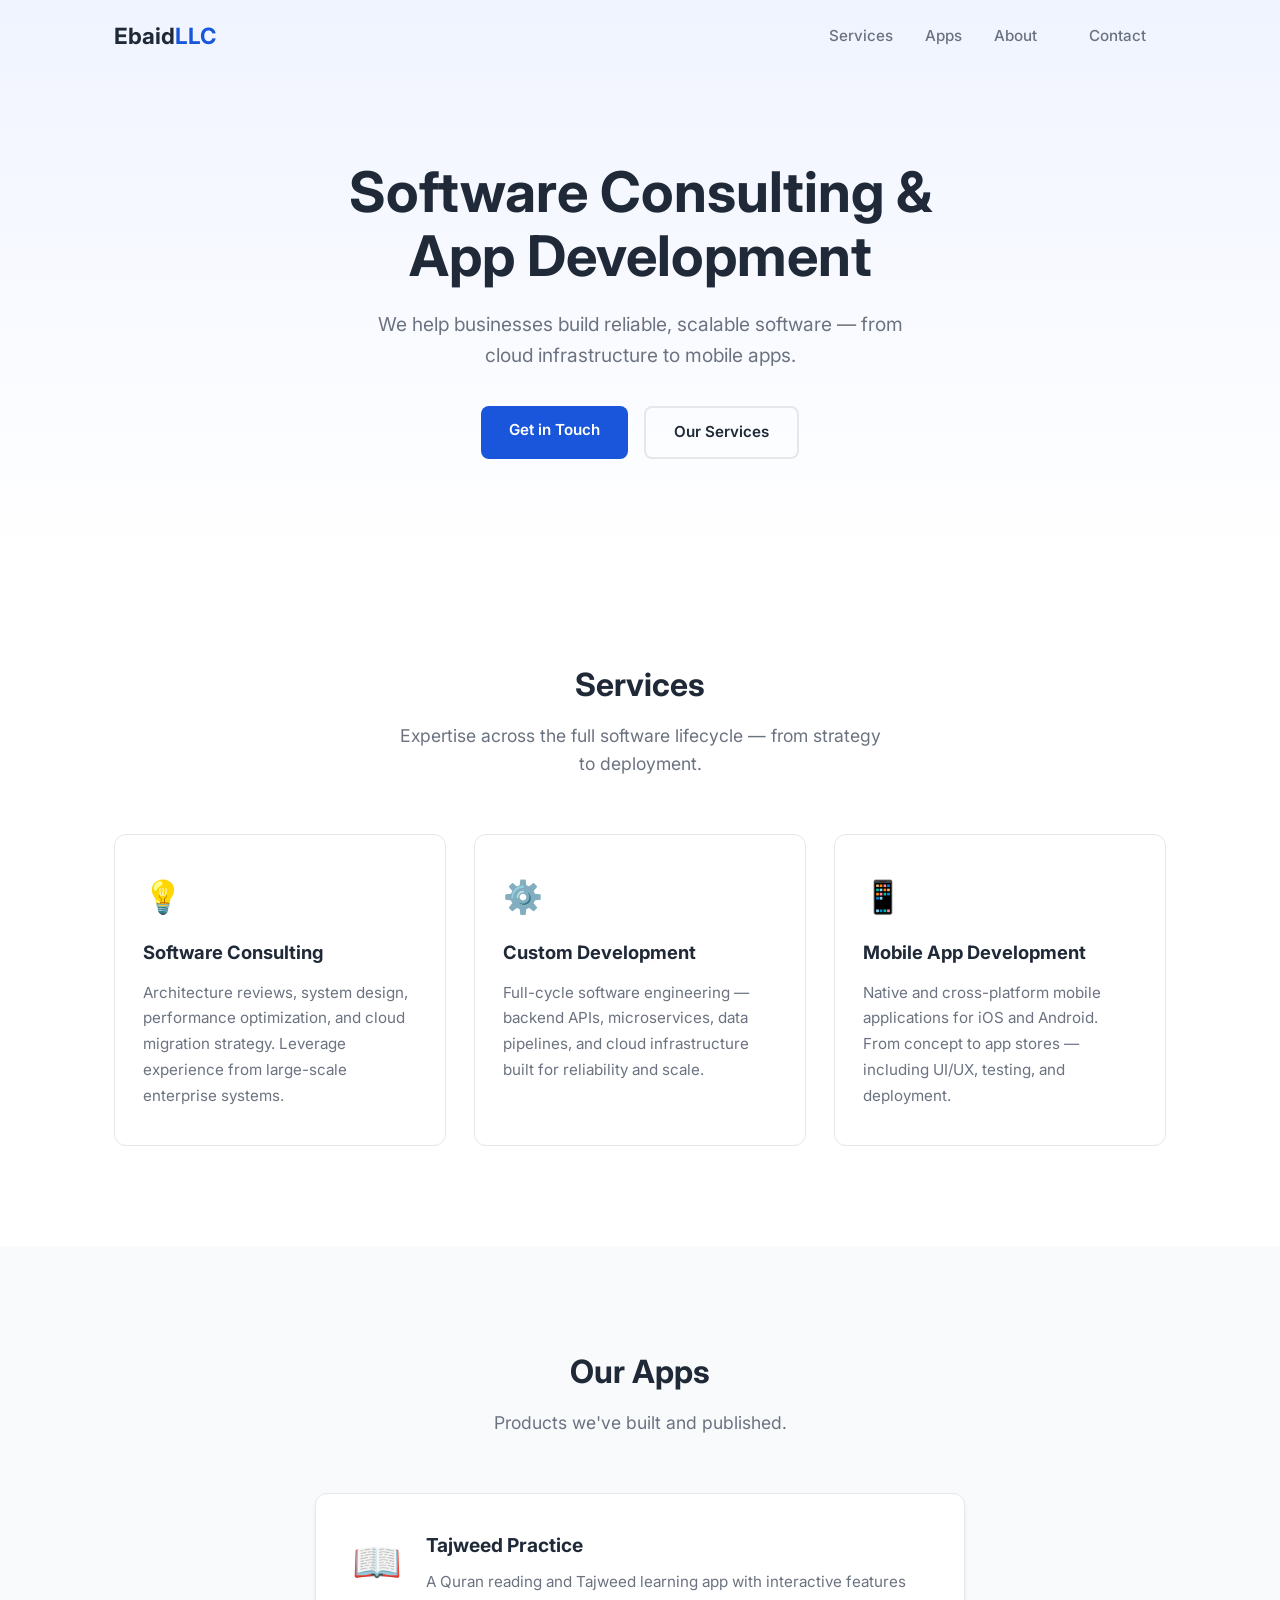
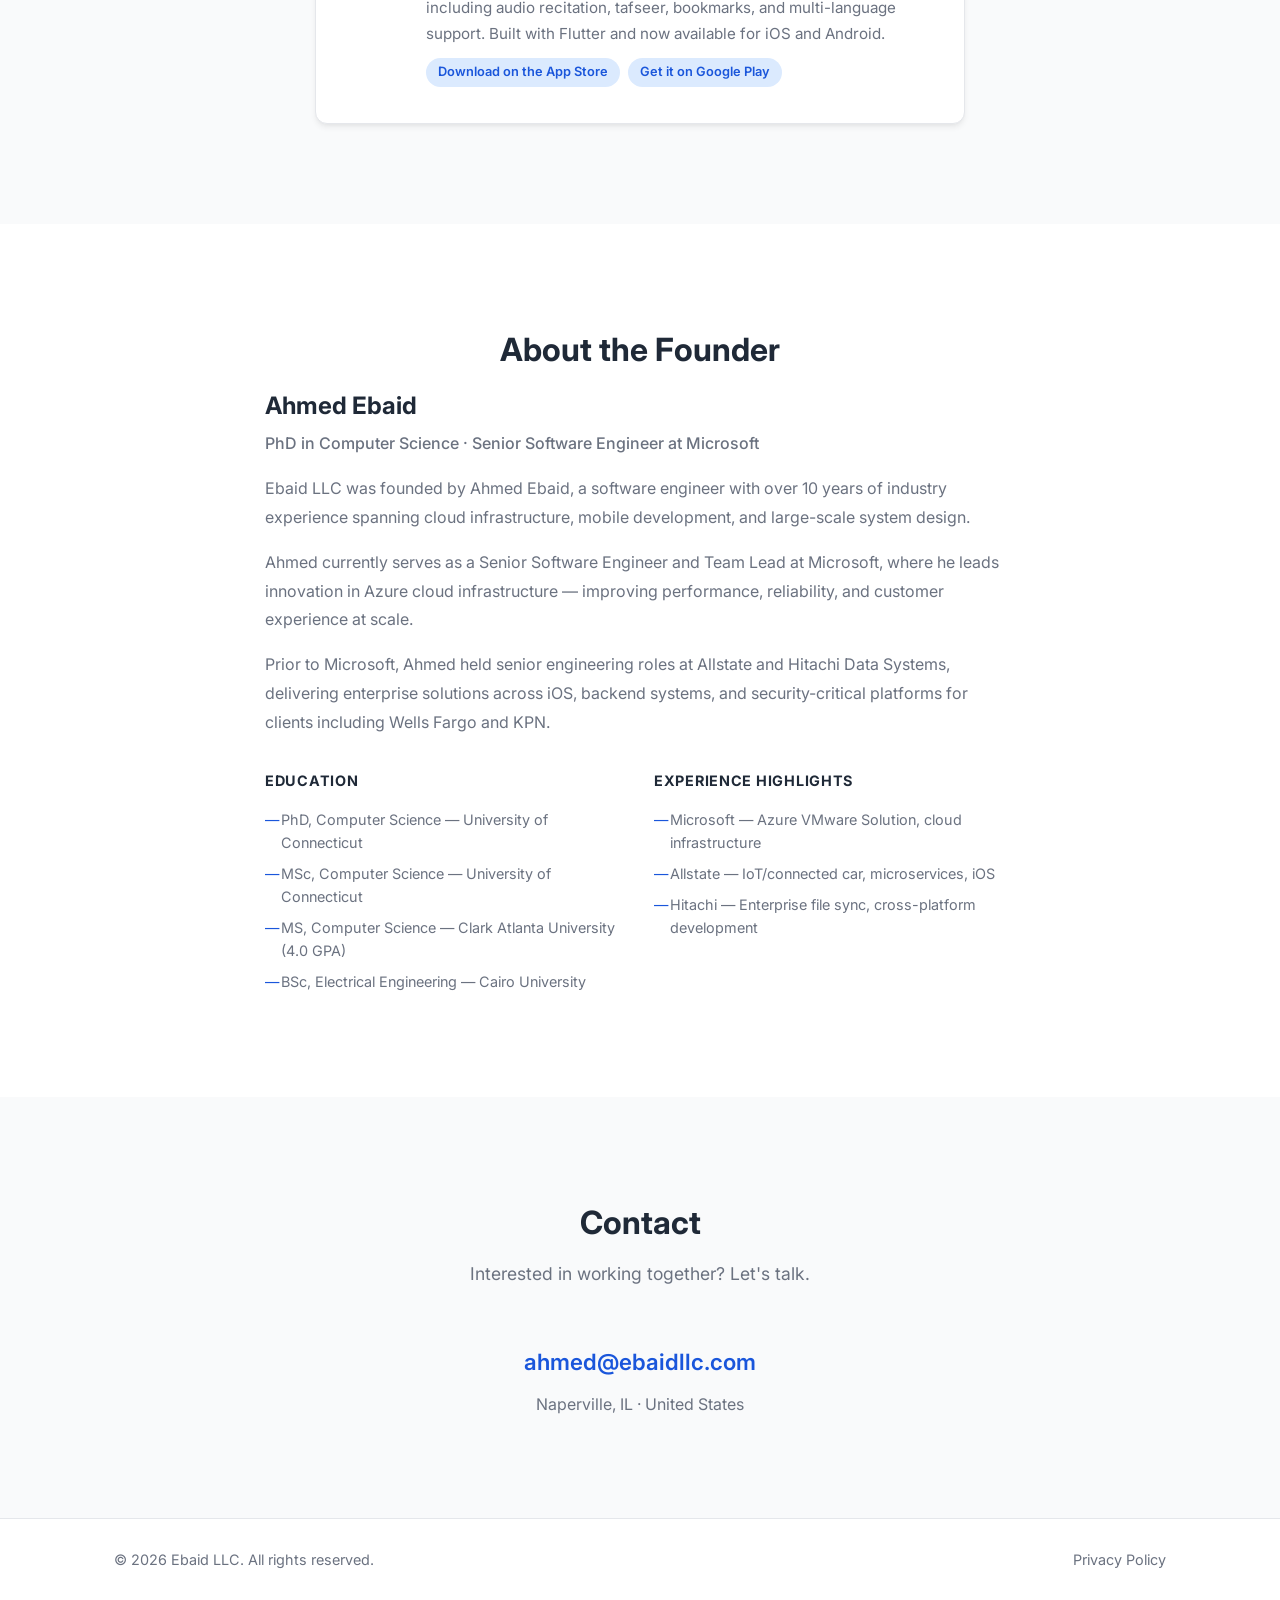
==== index.html @ 0ec4de9a "Simplify founder name and generalize app store wording Co-authored-by: Copilot App <223556219+Copilo" ====
<!DOCTYPE html>
<html lang="en">
<head>
    <meta charset="UTF-8">
    <meta name="viewport" content="width=device-width, initial-scale=1.0">
    <title>Ebaid LLC — Software Consulting & App Development</title>
    <meta name="description" content="Ebaid LLC provides expert software consulting, custom development, and mobile app solutions. Founded by Ahmed Ebaid, PhD — Senior Engineer at Microsoft. Tajweed Practice is available on iOS and Android.">
    <link rel="preconnect" href="https://fonts.googleapis.com">
    <link rel="preconnect" href="https://fonts.gstatic.com" crossorigin>
    <link href="https://fonts.googleapis.com/css2?family=Inter:wght@300;400;500;600;700&display=swap" rel="stylesheet">
    <link rel="stylesheet" href="style.css">
    <link rel="icon" type="image/svg+xml" href="favicon.svg">
</head>
<body>
    <!-- Navigation -->
    <nav class="nav">
        <div class="container nav-container">
            <a href="#" class="logo">Ebaid<span>LLC</span></a>
            <ul class="nav-links">
                <li><a href="#services">Services</a></li>
                <li><a href="#apps">Apps</a></li>
                <li><a href="#about">About</a></li>
                <li><a href="#contact" class="btn btn-sm">Contact</a></li>
            </ul>
            <button class="mobile-menu-btn" aria-label="Toggle menu">
                <span></span><span></span><span></span>
            </button>
        </div>
    </nav>

    <!-- Hero -->
    <header class="hero">
        <div class="container">
            <h1>Software Consulting &<br>App Development</h1>
            <p class="hero-sub">We help businesses build reliable, scalable software — from cloud infrastructure to mobile apps.</p>
            <div class="hero-cta">
                <a href="#contact" class="btn btn-primary">Get in Touch</a>
                <a href="#services" class="btn btn-outline">Our Services</a>
            </div>
        </div>
    </header>

    <!-- Services -->
    <section id="services" class="section">
        <div class="container">
            <h2 class="section-title">Services</h2>
            <p class="section-sub">Expertise across the full software lifecycle — from strategy to deployment.</p>
            <div class="services-grid">
                <div class="service-card">
                    <div class="service-icon">💡</div>
                    <h3>Software Consulting</h3>
                    <p>Architecture reviews, system design, performance optimization, and cloud migration strategy. Leverage experience from large-scale enterprise systems.</p>
                </div>
                <div class="service-card">
                    <div class="service-icon">⚙️</div>
                    <h3>Custom Development</h3>
                    <p>Full-cycle software engineering — backend APIs, microservices, data pipelines, and cloud infrastructure built for reliability and scale.</p>
                </div>
                <div class="service-card">
                    <div class="service-icon">📱</div>
                    <h3>Mobile App Development</h3>
                    <p>Native and cross-platform mobile applications for iOS and Android. From concept to app stores — including UI/UX, testing, and deployment.</p>
                </div>
            </div>
        </div>
    </section>

    <!-- Apps -->
    <section id="apps" class="section section-alt">
        <div class="container">
            <h2 class="section-title">Our Apps</h2>
            <p class="section-sub">Products we've built and published.</p>
            <div class="app-card">
                <div class="app-icon">📖</div>
                <div class="app-info">
                    <h3>Tajweed Practice</h3>
                    <p>A Quran reading and Tajweed learning app with interactive features including audio recitation, tafseer, bookmarks, and multi-language support. Built with Flutter and now available for iOS and Android.</p>
                    <div class="app-badges">
                        <a href="https://apps.apple.com/app/id6794283460" class="app-badge">Download on the App Store</a>
                        <a href="https://play.google.com/store/apps/details?id=com.ebaidllc.tajweed_practice" class="app-badge">Get it on Google Play</a>
                    </div>
                </div>
            </div>
        </div>
    </section>

    <!-- About -->
    <section id="about" class="section">
        <div class="container">
            <h2 class="section-title">About the Founder</h2>
            <div class="about-content">
                <div class="about-text">
                    <h3>Ahmed Ebaid</h3>
                    <p class="about-role">PhD in Computer Science · Senior Software Engineer at Microsoft</p>
                    <p>Ebaid LLC was founded by Ahmed Ebaid, a software engineer with over 10 years of industry experience spanning cloud infrastructure, mobile development, and large-scale system design.</p>
                    <p>Ahmed currently serves as a Senior Software Engineer and Team Lead at Microsoft, where he leads innovation in Azure cloud infrastructure — improving performance, reliability, and customer experience at scale.</p>
                    <p>Prior to Microsoft, Ahmed held senior engineering roles at Allstate and Hitachi Data Systems, delivering enterprise solutions across iOS, backend systems, and security-critical platforms for clients including Wells Fargo and KPN.</p>

                    <div class="credentials">
                        <div class="credential">
                            <strong>Education</strong>
                            <ul>
                                <li>PhD, Computer Science — University of Connecticut</li>
                                <li>MSc, Computer Science — University of Connecticut</li>
                                <li>MS, Computer Science — Clark Atlanta University (4.0 GPA)</li>
                                <li>BSc, Electrical Engineering — Cairo University</li>
                            </ul>
                        </div>
                        <div class="credential">
                            <strong>Experience Highlights</strong>
                            <ul>
                                <li>Microsoft — Azure VMware Solution, cloud infrastructure</li>
                                <li>Allstate — IoT/connected car, microservices, iOS</li>
                                <li>Hitachi — Enterprise file sync, cross-platform development</li>
                            </ul>
                        </div>
                    </div>
                </div>
            </div>
        </div>
    </section>

    <!-- Contact -->
    <section id="contact" class="section section-alt">
        <div class="container">
            <h2 class="section-title">Contact</h2>
            <p class="section-sub">Interested in working together? Let's talk.</p>
            <div class="contact-info">
                <a href="mailto:ahmed@ebaidllc.com" class="contact-link">ahmed@ebaidllc.com</a>
                <p class="contact-location">Naperville, IL · United States</p>
            </div>
        </div>
    </section>

    <!-- Footer -->
    <footer class="footer">
        <div class="container footer-container">
            <p>&copy; 2026 Ebaid LLC. All rights reserved.</p>
            <div class="footer-links">
                <a href="privacy.html">Privacy Policy</a>
            </div>
        </div>
    </footer>

    <script>
        // Mobile menu toggle
        const menuBtn = document.querySelector('.mobile-menu-btn');
        const navLinks = document.querySelector('.nav-links');
        menuBtn.addEventListener('click', () => {
            navLinks.classList.toggle('active');
            menuBtn.classList.toggle('active');
        });
        // Close menu on link click
        document.querySelectorAll('.nav-links a').forEach(link => {
            link.addEventListener('click', () => {
                navLinks.classList.remove('active');
                menuBtn.classList.remove('active');
            });
        });
        // Navbar background on scroll
        window.addEventListener('scroll', () => {
            document.querySelector('.nav').classList.toggle('scrolled', window.scrollY > 50);
        });
    </script>
</body>
</html>
---- style.css ----
/* ===== Reset & Base ===== */
*, *::before, *::after {
    margin: 0;
    padding: 0;
    box-sizing: border-box;
}

:root {
    --primary: #1a56db;
    --primary-dark: #1342a8;
    --text: #1f2937;
    --text-light: #6b7280;
    --bg: #ffffff;
    --bg-alt: #f9fafb;
    --border: #e5e7eb;
    --radius: 12px;
    --shadow: 0 4px 6px -1px rgba(0,0,0,0.07), 0 2px 4px -2px rgba(0,0,0,0.05);
    --shadow-lg: 0 10px 25px -5px rgba(0,0,0,0.1), 0 8px 10px -6px rgba(0,0,0,0.05);
}

html {
    scroll-behavior: smooth;
}

body {
    font-family: 'Inter', -apple-system, BlinkMacSystemFont, sans-serif;
    color: var(--text);
    line-height: 1.6;
    background: var(--bg);
}

.container {
    max-width: 1100px;
    margin: 0 auto;
    padding: 0 24px;
}

/* ===== Navigation ===== */
.nav {
    position: fixed;
    top: 0;
    left: 0;
    right: 0;
    z-index: 1000;
    padding: 16px 0;
    transition: all 0.3s ease;
}

.nav.scrolled {
    background: rgba(255,255,255,0.95);
    backdrop-filter: blur(10px);
    box-shadow: var(--shadow);
    padding: 12px 0;
}

.nav-container {
    display: flex;
    align-items: center;
    justify-content: space-between;
}

.logo {
    font-size: 1.4rem;
    font-weight: 700;
    color: var(--text);
    text-decoration: none;
}

.logo span {
    color: var(--primary);
}

.nav-links {
    display: flex;
    list-style: none;
    gap: 32px;
    align-items: center;
}

.nav-links a {
    text-decoration: none;
    color: var(--text-light);
    font-weight: 500;
    font-size: 0.95rem;
    transition: color 0.2s;
}

.nav-links a:hover {
    color: var(--primary);
}

.mobile-menu-btn {
    display: none;
    flex-direction: column;
    gap: 5px;
    background: none;
    border: none;
    cursor: pointer;
    padding: 4px;
}

.mobile-menu-btn span {
    display: block;
    width: 24px;
    height: 2px;
    background: var(--text);
    transition: all 0.3s;
}

.mobile-menu-btn.active span:nth-child(1) {
    transform: rotate(45deg) translate(5px, 5px);
}
.mobile-menu-btn.active span:nth-child(2) {
    opacity: 0;
}
.mobile-menu-btn.active span:nth-child(3) {
    transform: rotate(-45deg) translate(5px, -5px);
}

/* ===== Buttons ===== */
.btn {
    display: inline-block;
    padding: 12px 28px;
    border-radius: 8px;
    font-weight: 600;
    font-size: 0.95rem;
    text-decoration: none;
    transition: all 0.2s;
    cursor: pointer;
    border: none;
}

.btn-sm {
    padding: 8px 20px;
    font-size: 0.9rem;
}

.btn-primary {
    background: var(--primary);
    color: white;
}

.btn-primary:hover {
    background: var(--primary-dark);
    transform: translateY(-1px);
    box-shadow: var(--shadow-lg);
}

.btn-outline {
    border: 2px solid var(--border);
    color: var(--text);
    background: transparent;
}

.btn-outline:hover {
    border-color: var(--primary);
    color: var(--primary);
}

/* ===== Hero ===== */
.hero {
    padding: 160px 0 100px;
    text-align: center;
    background: linear-gradient(180deg, #f0f4ff 0%, var(--bg) 100%);
}

.hero h1 {
    font-size: clamp(2.2rem, 5vw, 3.5rem);
    font-weight: 700;
    line-height: 1.15;
    margin-bottom: 20px;
    color: var(--text);
}

.hero-sub {
    font-size: 1.2rem;
    color: var(--text-light);
    max-width: 560px;
    margin: 0 auto 36px;
}

.hero-cta {
    display: flex;
    gap: 16px;
    justify-content: center;
    flex-wrap: wrap;
}

/* ===== Sections ===== */
.section {
    padding: 100px 0;
}

.section-alt {
    background: var(--bg-alt);
}

.section-title {
    font-size: 2rem;
    font-weight: 700;
    text-align: center;
    margin-bottom: 12px;
}

.section-sub {
    text-align: center;
    color: var(--text-light);
    font-size: 1.1rem;
    margin-bottom: 56px;
    max-width: 500px;
    margin-left: auto;
    margin-right: auto;
}

/* ===== Services ===== */
.services-grid {
    display: grid;
    grid-template-columns: repeat(auto-fit, minmax(300px, 1fr));
    gap: 28px;
}

.service-card {
    background: var(--bg);
    border: 1px solid var(--border);
    border-radius: var(--radius);
    padding: 36px 28px;
    transition: all 0.2s;
}

.service-card:hover {
    box-shadow: var(--shadow-lg);
    transform: translateY(-2px);
}

.service-icon {
    font-size: 2rem;
    margin-bottom: 16px;
}

.service-card h3 {
    font-size: 1.15rem;
    margin-bottom: 12px;
}

.service-card p {
    color: var(--text-light);
    font-size: 0.95rem;
    line-height: 1.7;
}

/* ===== Apps ===== */
.app-card {
    display: flex;
    align-items: flex-start;
    gap: 24px;
    background: var(--bg);
    border: 1px solid var(--border);
    border-radius: var(--radius);
    padding: 36px;
    max-width: 650px;
    margin: 0 auto;
    box-shadow: var(--shadow);
}

.app-icon {
    font-size: 2.5rem;
    flex-shrink: 0;
}

.app-info h3 {
    font-size: 1.2rem;
    margin-bottom: 8px;
}

.app-info p {
    color: var(--text-light);
    font-size: 0.95rem;
    line-height: 1.7;
    margin-bottom: 12px;
}

.app-badges {
    display: flex;
    flex-wrap: wrap;
    gap: 8px;
}

.app-badge {
    display: inline-block;
    padding: 4px 12px;
    background: #dbeafe;
    color: var(--primary);
    border-radius: 20px;
    font-size: 0.8rem;
    font-weight: 600;
    text-decoration: none;
    transition: background 0.2s;
}

.app-badge:hover {
    background: #bfdbfe;
}

/* ===== About ===== */
.about-content {
    max-width: 750px;
    margin: 0 auto;
}

.about-text h3 {
    font-size: 1.5rem;
    margin-bottom: 4px;
}

.about-role {
    color: var(--primary);
    font-weight: 500;
    margin-bottom: 20px;
    font-size: 1rem;
}

.about-text p {
    color: var(--text-light);
    margin-bottom: 16px;
    line-height: 1.8;
}

.credentials {
    margin-top: 32px;
    display: grid;
    grid-template-columns: 1fr 1fr;
    gap: 28px;
}

.credential strong {
    display: block;
    font-size: 0.9rem;
    text-transform: uppercase;
    letter-spacing: 0.05em;
    color: var(--text);
    margin-bottom: 12px;
}

.credential ul {
    list-style: none;
    padding: 0;
}

.credential li {
    color: var(--text-light);
    font-size: 0.9rem;
    padding: 4px 0;
    padding-left: 16px;
    position: relative;
}

.credential li::before {
    content: "—";
    position: absolute;
    left: 0;
    color: var(--primary);
}

/* ===== Contact ===== */
.contact-info {
    text-align: center;
}

.contact-link {
    font-size: 1.4rem;
    font-weight: 600;
    color: var(--primary);
    text-decoration: none;
}

.contact-link:hover {
    text-decoration: underline;
}

.contact-location {
    margin-top: 12px;
    color: var(--text-light);
}

/* ===== Footer ===== */
.footer {
    padding: 28px 0;
    border-top: 1px solid var(--border);
}

.footer-container {
    display: flex;
    justify-content: space-between;
    align-items: center;
}

.footer p {
    color: var(--text-light);
    font-size: 0.9rem;
}

.footer-links a {
    color: var(--text-light);
    text-decoration: none;
    font-size: 0.9rem;
}

.footer-links a:hover {
    color: var(--primary);
}

/* ===== Privacy Page ===== */
.privacy-content {
    max-width: 760px;
    margin: 0 auto;
}

.privacy-content h1 {
    margin-bottom: 8px;
}

.privacy-date {
    color: var(--text-light);
    font-size: 0.9rem;
    margin-bottom: 40px;
}

.privacy-content h2 {
    margin: 40px 0 16px;
}

.privacy-content h3 {
    margin: 28px 0 12px;
}

.privacy-content p {
    margin-bottom: 16px;
}

.privacy-content ul {
    margin-bottom: 16px;
    padding-left: 22px;
}

.privacy-content li {
    margin-bottom: 8px;
}

.privacy-content a {
    color: var(--primary);
}

/* ===== Responsive ===== */
@media (max-width: 768px) {
    .mobile-menu-btn {
        display: flex;
    }

    .nav-links {
        position: fixed;
        top: 0;
        right: -100%;
        width: 260px;
        height: 100vh;
        background: white;
        flex-direction: column;
        padding: 80px 32px 32px;
        gap: 24px;
        box-shadow: var(--shadow-lg);
        transition: right 0.3s;
    }

    .nav-links.active {
        right: 0;
    }

    .hero {
        padding: 130px 0 80px;
    }

    .credentials {
        grid-template-columns: 1fr;
    }

    .app-card {
        flex-direction: column;
    }

    .footer-container {
        flex-direction: column;
        gap: 12px;
        text-align: center;
    }
}
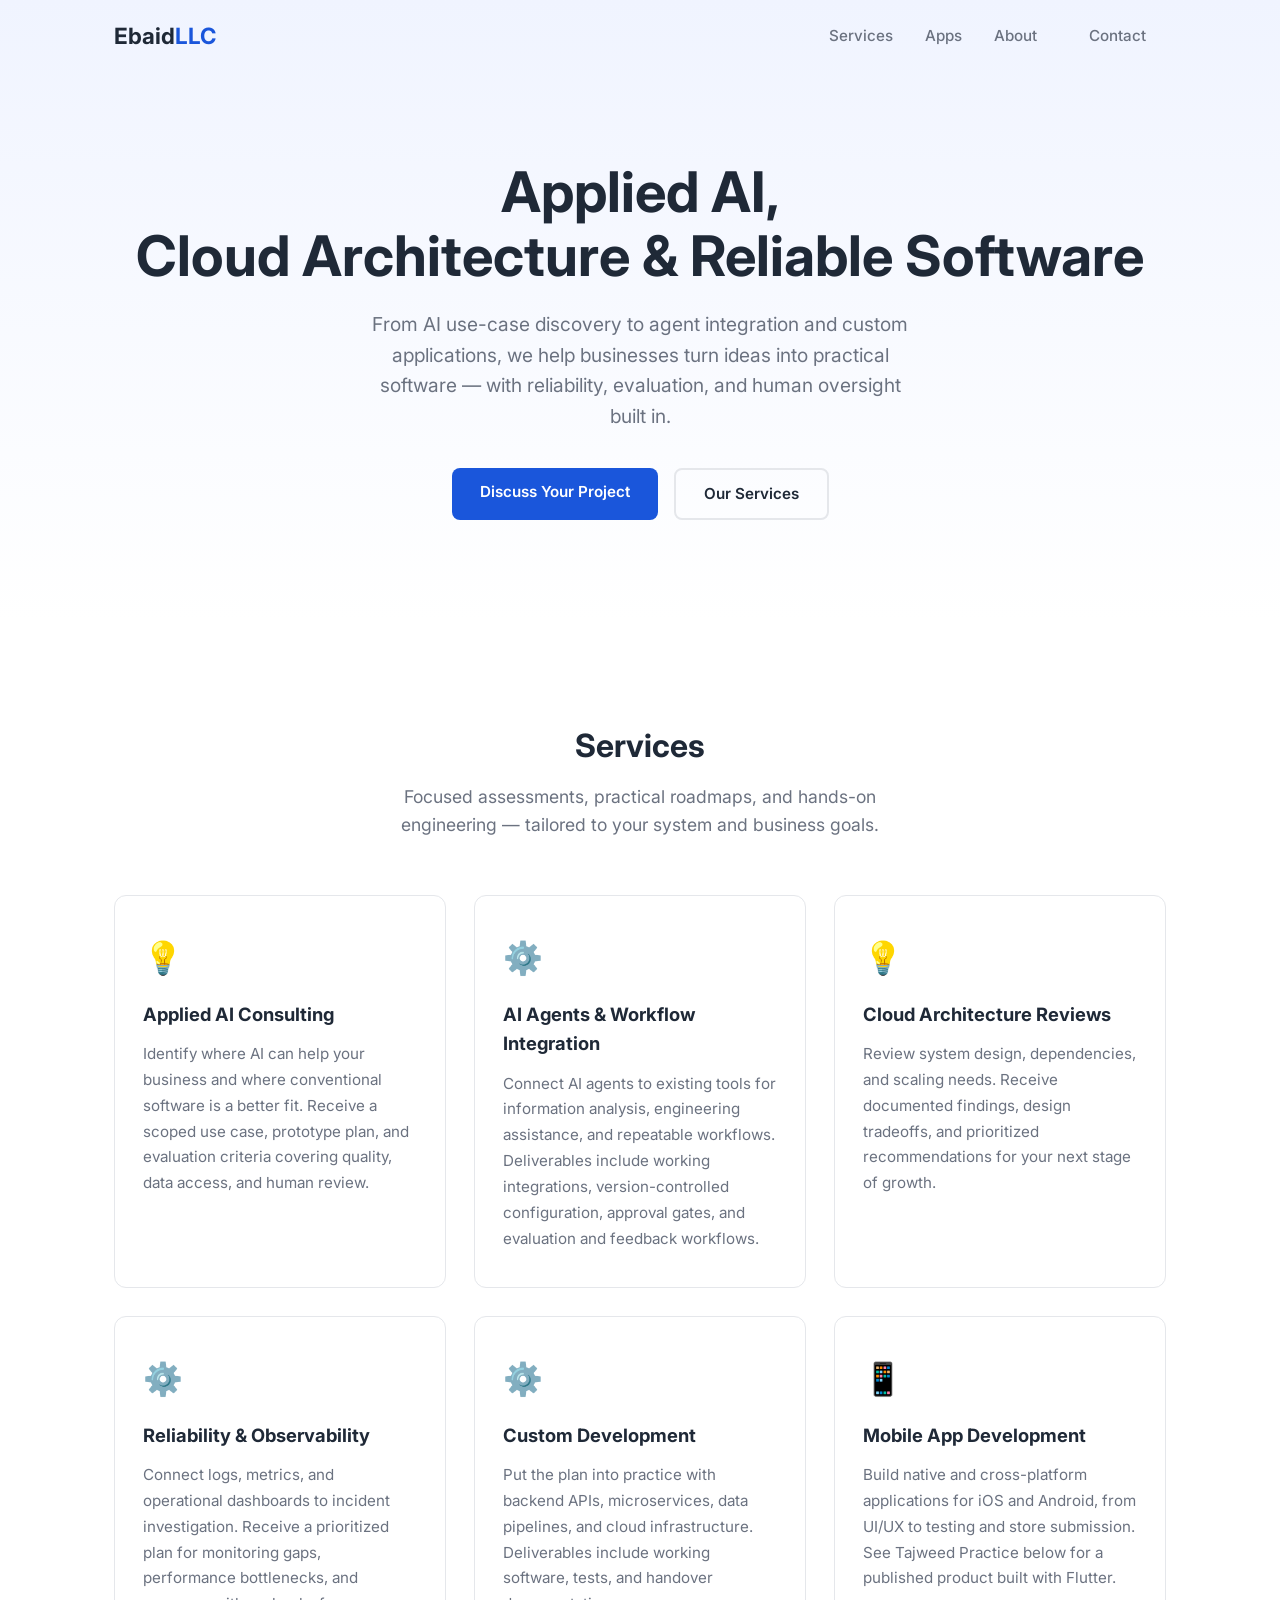
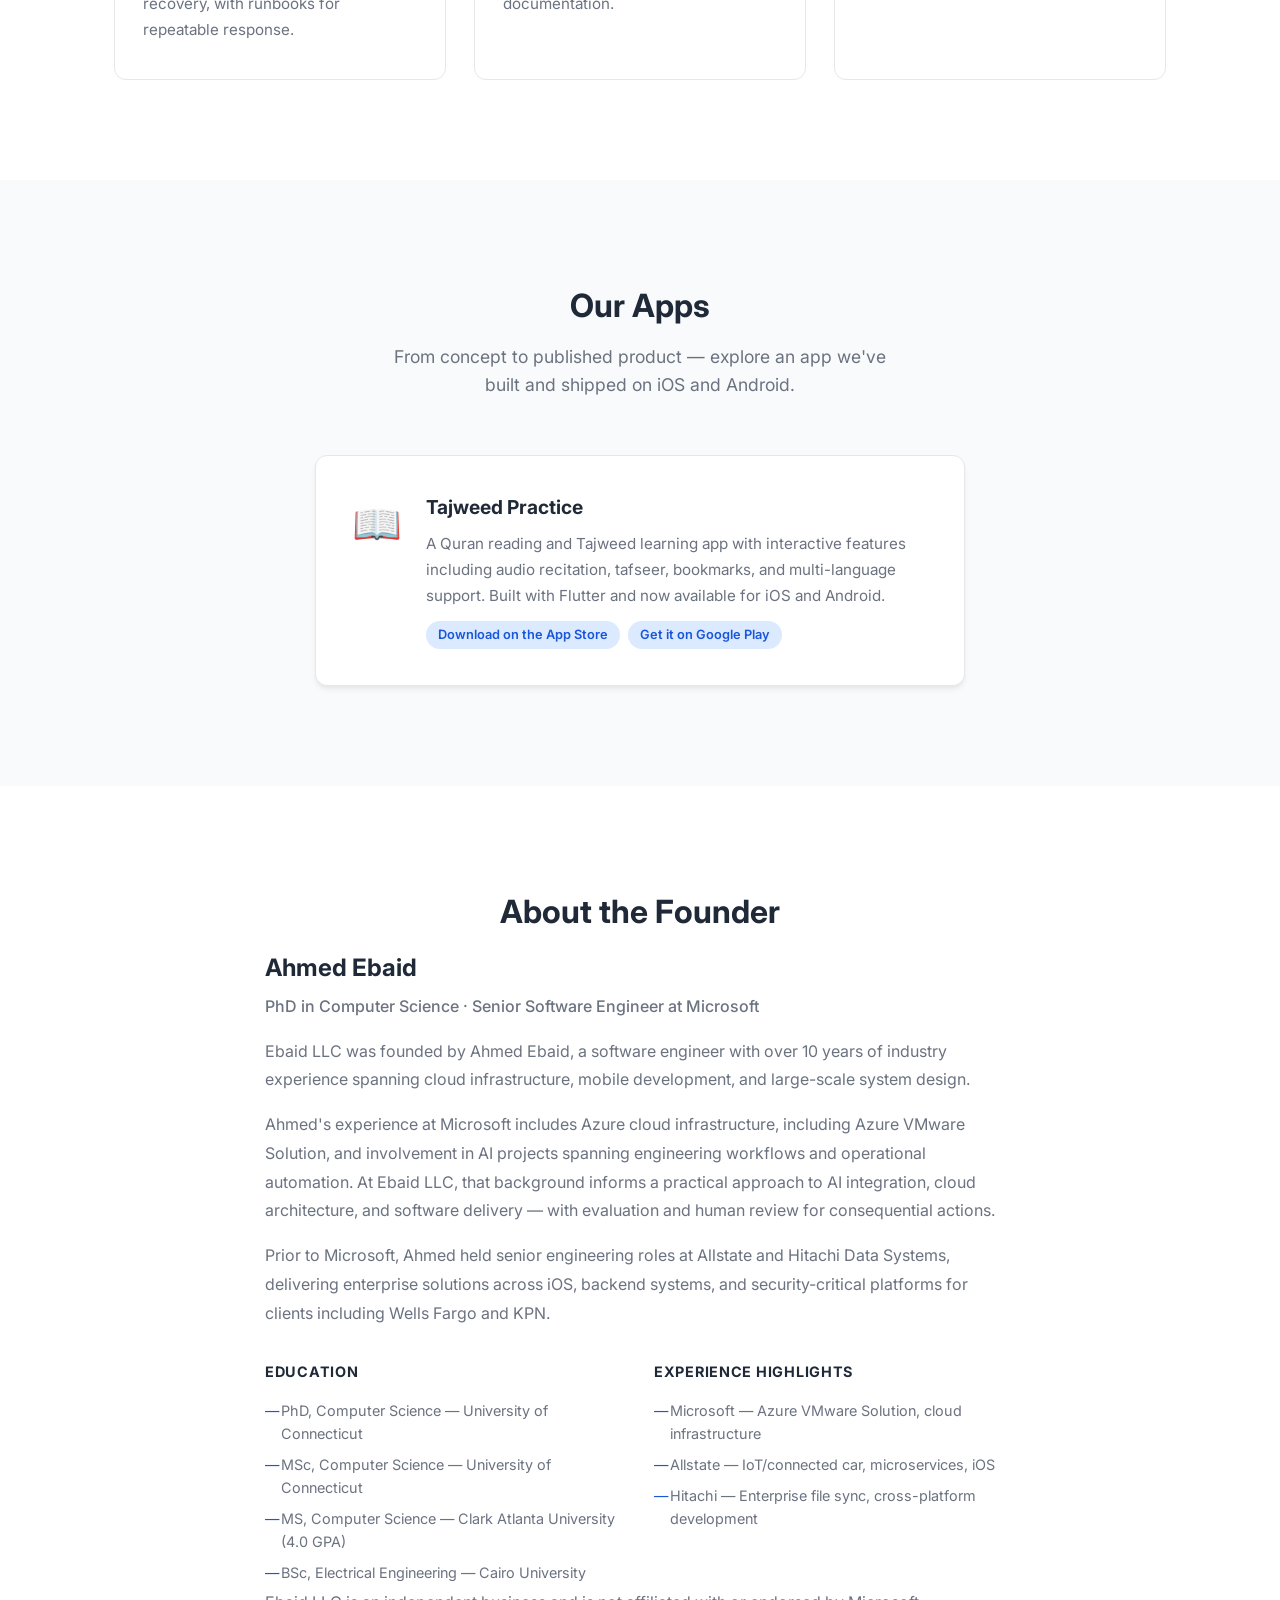
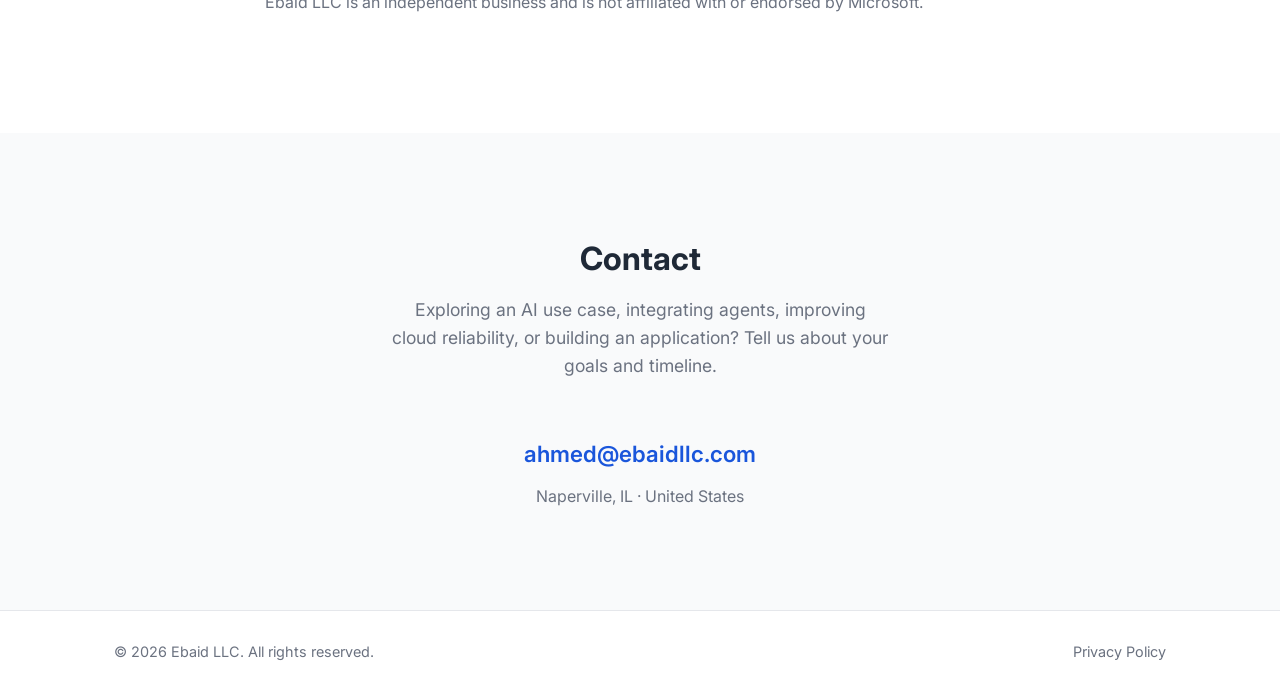
==== commit f7d78424: "Update website positioning for applied AI consulting Co-authored-by: Copilot App <223556219+Copilot@" ====
--- a/index.html
+++ b/index.html
@@ -3,8 +3,8 @@
 <head>
     <meta charset="UTF-8">
     <meta name="viewport" content="width=device-width, initial-scale=1.0">
-    <title>Ebaid LLC — Software Consulting & App Development</title>
-    <meta name="description" content="Ebaid LLC provides expert software consulting, custom development, and mobile app solutions. Founded by Ahmed Ebaid, PhD — Senior Engineer at Microsoft. Tajweed Practice is available on iOS and Android.">
+    <title>Ebaid LLC — Applied AI & Software Consulting</title>
+    <meta name="description" content="Independent consulting in applied AI, agent integration, cloud architecture, and custom applications. Founded by Ahmed Ebaid, PhD.">
     <link rel="preconnect" href="https://fonts.googleapis.com">
     <link rel="preconnect" href="https://fonts.gstatic.com" crossorigin>
     <link href="https://fonts.googleapis.com/css2?family=Inter:wght@300;400;500;600;700&display=swap" rel="stylesheet">
@@ -31,10 +31,10 @@
     <!-- Hero -->
     <header class="hero">
         <div class="container">
-            <h1>Software Consulting &<br>App Development</h1>
-            <p class="hero-sub">We help businesses build reliable, scalable software — from cloud infrastructure to mobile apps.</p>
+            <h1>Applied AI,<br>Cloud Architecture & Reliable Software</h1>
+            <p class="hero-sub">From AI use-case discovery to agent integration and custom applications, we help businesses turn ideas into practical software — with reliability, evaluation, and human oversight built in.</p>
             <div class="hero-cta">
-                <a href="#contact" class="btn btn-primary">Get in Touch</a>
+                <a href="#contact" class="btn btn-primary">Discuss Your Project</a>
                 <a href="#services" class="btn btn-outline">Our Services</a>
             </div>
         </div>
@@ -44,22 +44,37 @@
     <section id="services" class="section">
         <div class="container">
             <h2 class="section-title">Services</h2>
-            <p class="section-sub">Expertise across the full software lifecycle — from strategy to deployment.</p>
+            <p class="section-sub">Focused assessments, practical roadmaps, and hands-on engineering — tailored to your system and business goals.</p>
             <div class="services-grid">
                 <div class="service-card">
                     <div class="service-icon">💡</div>
-                    <h3>Software Consulting</h3>
-                    <p>Architecture reviews, system design, performance optimization, and cloud migration strategy. Leverage experience from large-scale enterprise systems.</p>
+                    <h3>Applied AI Consulting</h3>
+                    <p>Identify where AI can help your business and where conventional software is a better fit. Receive a scoped use case, prototype plan, and evaluation criteria covering quality, data access, and human review.</p>
+                </div>
+                <div class="service-card">
+                    <div class="service-icon">⚙️</div>
+                    <h3>AI Agents & Workflow Integration</h3>
+                    <p>Connect AI agents to existing tools for information analysis, engineering assistance, and repeatable workflows. Deliverables include working integrations, version-controlled configuration, approval gates, and evaluation and feedback workflows.</p>
+                </div>
+                <div class="service-card">
+                    <div class="service-icon">💡</div>
+                    <h3>Cloud Architecture Reviews</h3>
+                    <p>Review system design, dependencies, and scaling needs. Receive documented findings, design tradeoffs, and prioritized recommendations for your next stage of growth.</p>
+                </div>
+                <div class="service-card">
+                    <div class="service-icon">⚙️</div>
+                    <h3>Reliability & Observability</h3>
+                    <p>Connect logs, metrics, and operational dashboards to incident investigation. Receive a prioritized plan for monitoring gaps, performance bottlenecks, and recovery, with runbooks for repeatable response.</p>
                 </div>
                 <div class="service-card">
                     <div class="service-icon">⚙️</div>
                     <h3>Custom Development</h3>
-                    <p>Full-cycle software engineering — backend APIs, microservices, data pipelines, and cloud infrastructure built for reliability and scale.</p>
+                    <p>Put the plan into practice with backend APIs, microservices, data pipelines, and cloud infrastructure. Deliverables include working software, tests, and handover documentation.</p>
                 </div>
                 <div class="service-card">
                     <div class="service-icon">📱</div>
                     <h3>Mobile App Development</h3>
-                    <p>Native and cross-platform mobile applications for iOS and Android. From concept to app stores — including UI/UX, testing, and deployment.</p>
+                    <p>Build native and cross-platform applications for iOS and Android, from UI/UX to testing and store submission. See Tajweed Practice below for a published product built with Flutter.</p>
                 </div>
             </div>
         </div>
@@ -69,7 +84,7 @@
     <section id="apps" class="section section-alt">
         <div class="container">
             <h2 class="section-title">Our Apps</h2>
-            <p class="section-sub">Products we've built and published.</p>
+            <p class="section-sub">From concept to published product — explore an app we've built and shipped on iOS and Android.</p>
             <div class="app-card">
                 <div class="app-icon">📖</div>
                 <div class="app-info">
@@ -93,7 +108,7 @@
                     <h3>Ahmed Ebaid</h3>
                     <p class="about-role">PhD in Computer Science · Senior Software Engineer at Microsoft</p>
                     <p>Ebaid LLC was founded by Ahmed Ebaid, a software engineer with over 10 years of industry experience spanning cloud infrastructure, mobile development, and large-scale system design.</p>
-                    <p>Ahmed currently serves as a Senior Software Engineer and Team Lead at Microsoft, where he leads innovation in Azure cloud infrastructure — improving performance, reliability, and customer experience at scale.</p>
+                    <p>Ahmed's experience at Microsoft includes Azure cloud infrastructure, including Azure VMware Solution, and involvement in AI projects spanning engineering workflows and operational automation. At Ebaid LLC, that background informs a practical approach to AI integration, cloud architecture, and software delivery — with evaluation and human review for consequential actions.</p>
                     <p>Prior to Microsoft, Ahmed held senior engineering roles at Allstate and Hitachi Data Systems, delivering enterprise solutions across iOS, backend systems, and security-critical platforms for clients including Wells Fargo and KPN.</p>
 
                     <div class="credentials">
@@ -115,6 +130,7 @@
                             </ul>
                         </div>
                     </div>
+                    <p>Ebaid LLC is an independent business and is not affiliated with or endorsed by Microsoft.</p>
                 </div>
             </div>
         </div>
@@ -124,7 +140,7 @@
     <section id="contact" class="section section-alt">
         <div class="container">
             <h2 class="section-title">Contact</h2>
-            <p class="section-sub">Interested in working together? Let's talk.</p>
+            <p class="section-sub">Exploring an AI use case, integrating agents, improving cloud reliability, or building an application? Tell us about your goals and timeline.</p>
             <div class="contact-info">
                 <a href="mailto:ahmed@ebaidllc.com" class="contact-link">ahmed@ebaidllc.com</a>
                 <p class="contact-location">Naperville, IL · United States</p>
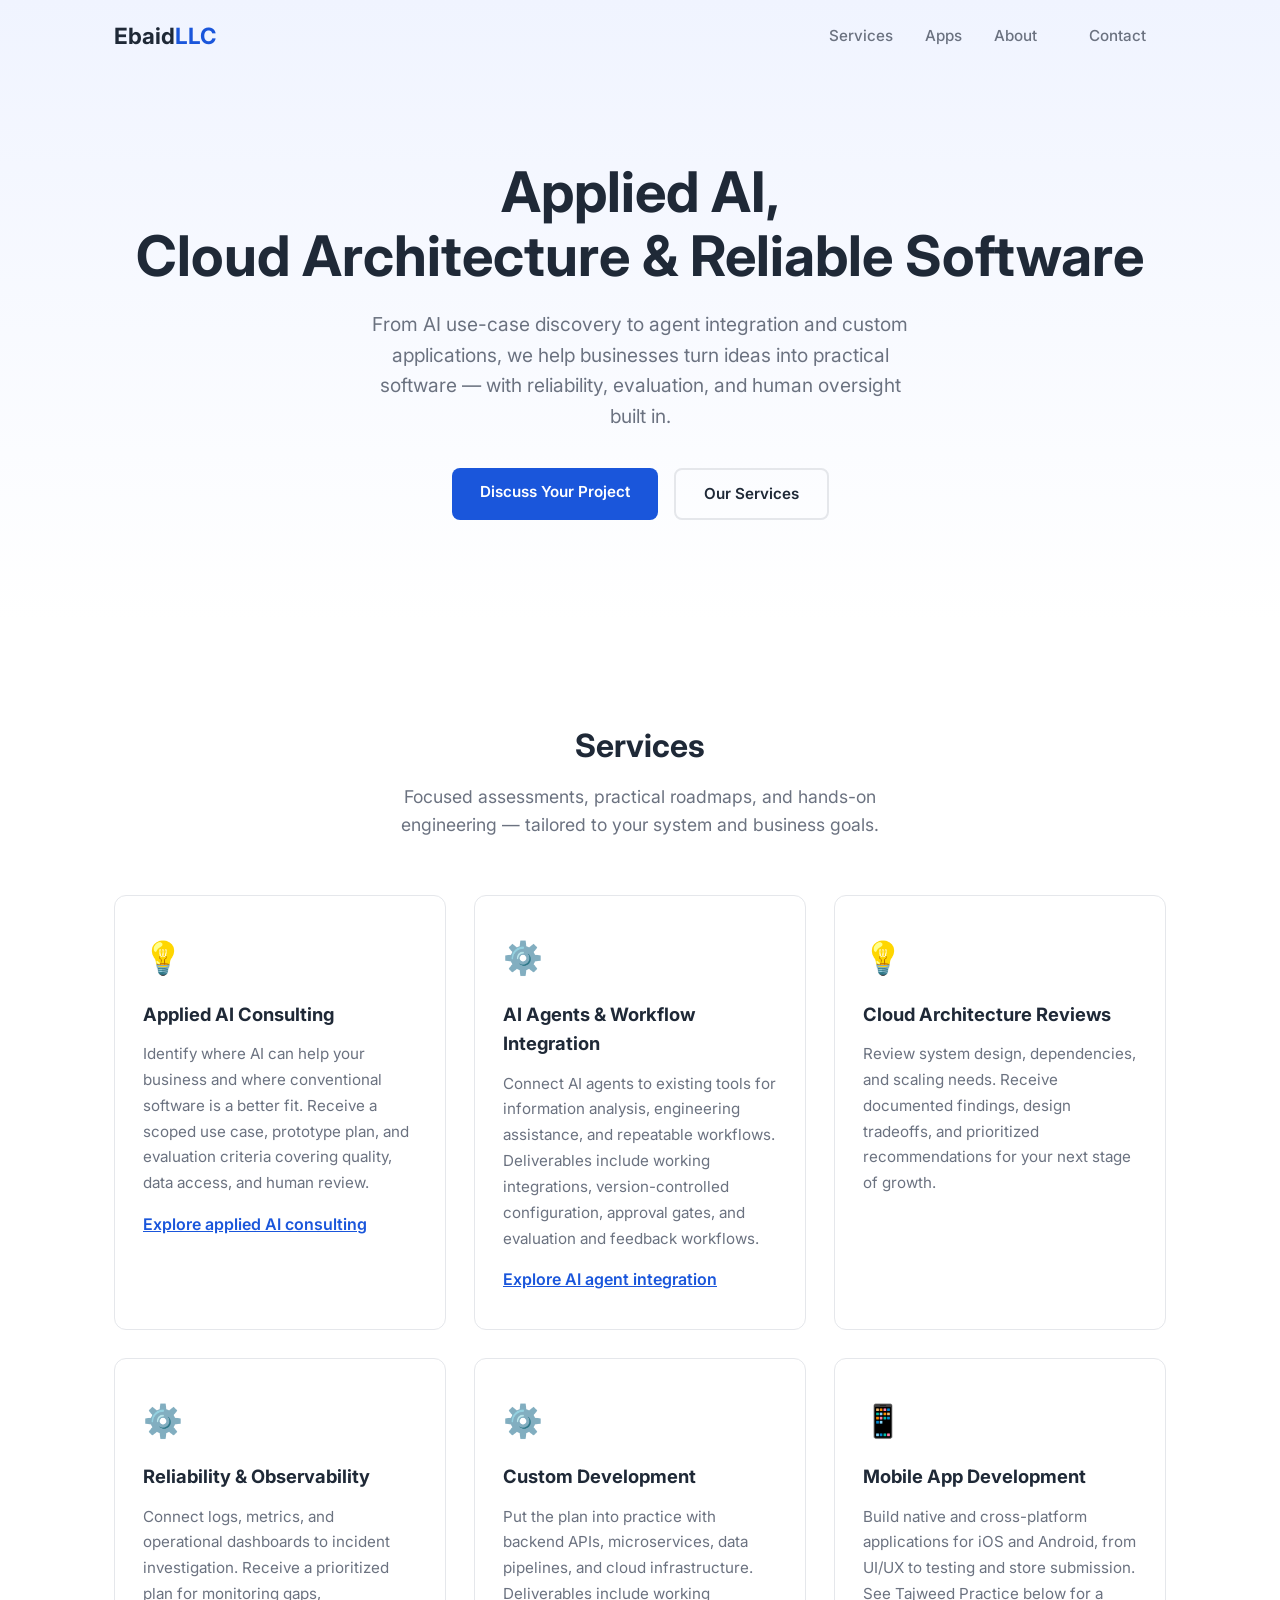
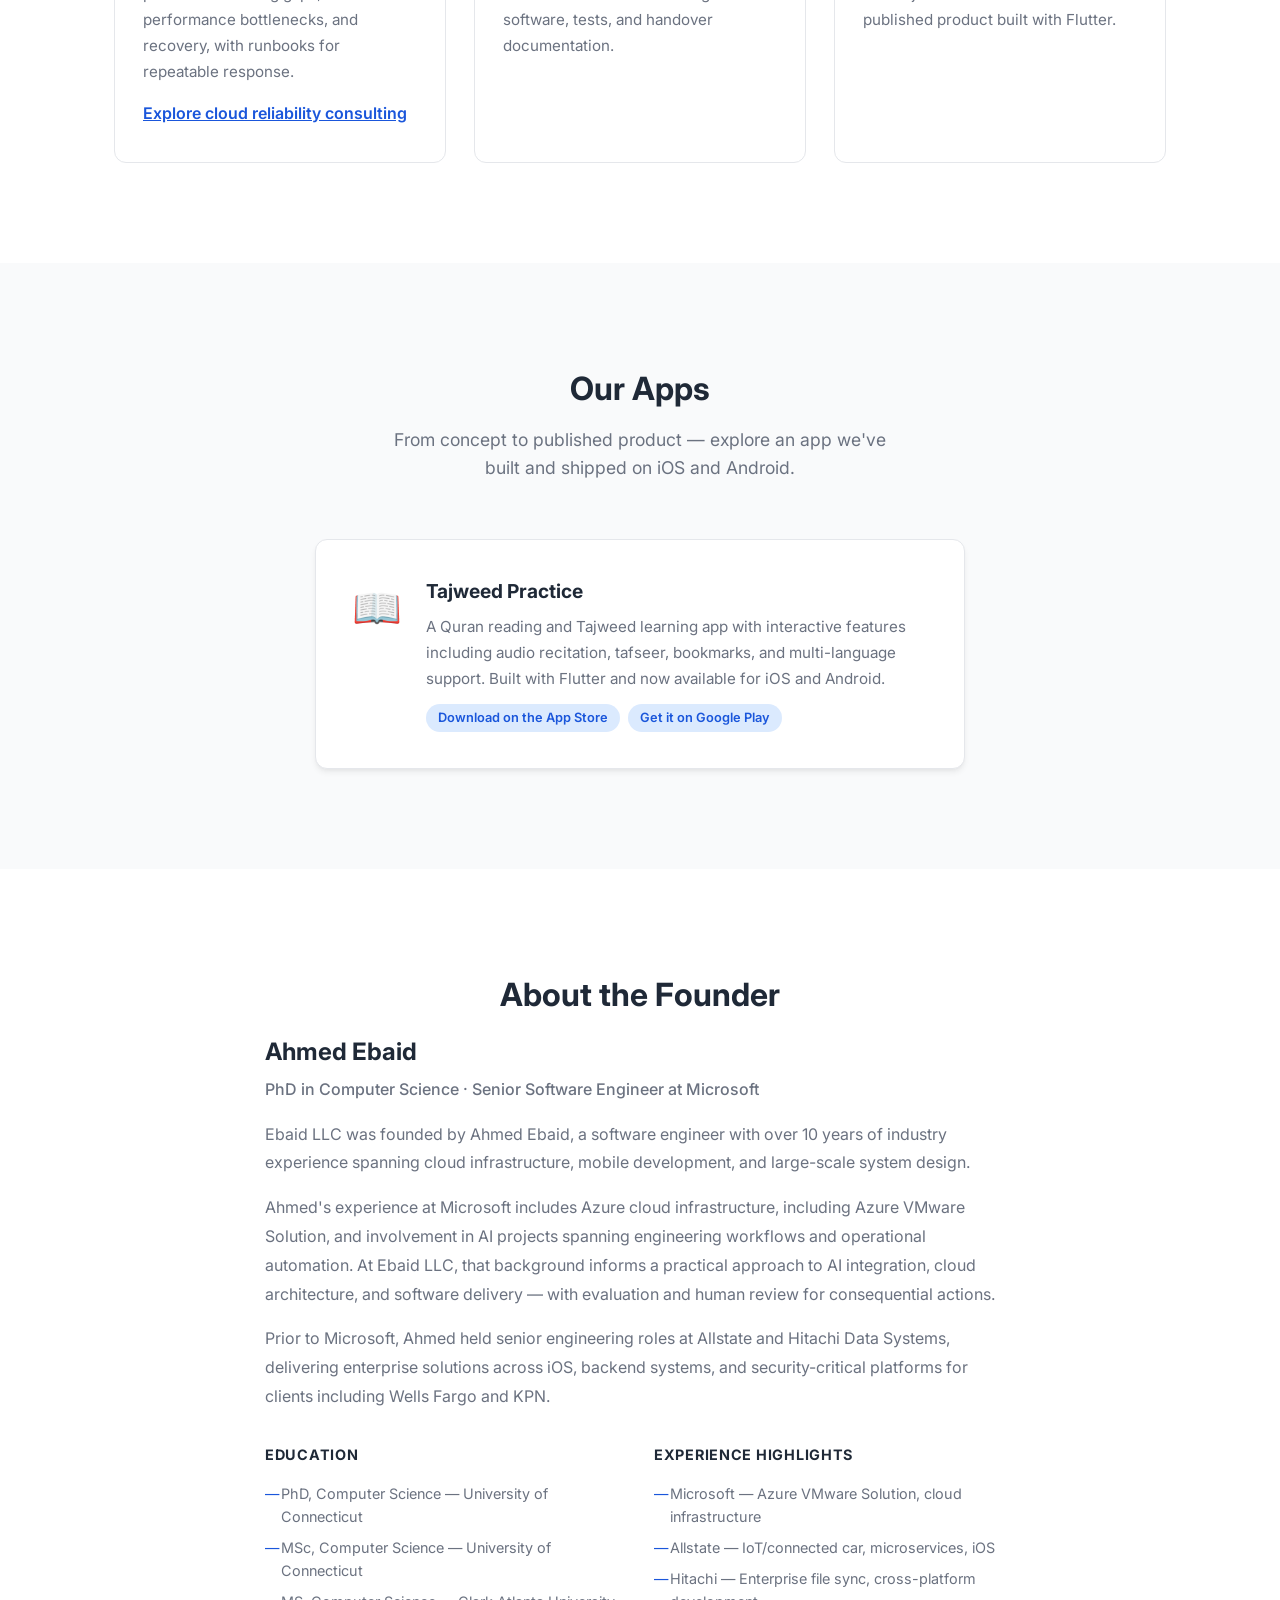
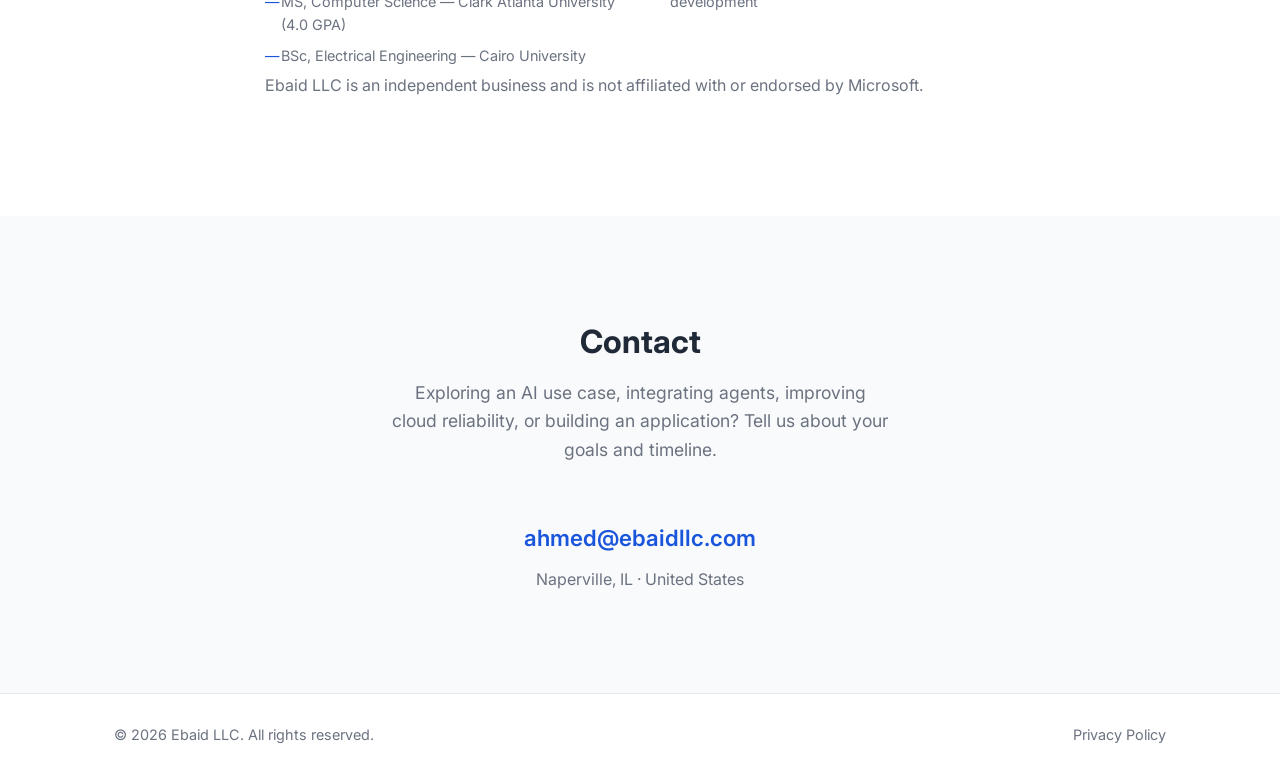
==== commit a2cba05d: "Add dedicated AI and cloud consulting service pages Co-authored-by: Copilot App <223556219+Copilot@u" ====
--- a/index.html
+++ b/index.html
@@ -5,11 +5,33 @@
     <meta name="viewport" content="width=device-width, initial-scale=1.0">
     <title>Ebaid LLC — Applied AI & Software Consulting</title>
     <meta name="description" content="Independent consulting in applied AI, agent integration, cloud architecture, and custom applications. Founded by Ahmed Ebaid, PhD.">
+    <link rel="canonical" href="https://ebaidllc.com/">
+    <meta property="og:type" content="website">
+    <meta property="og:site_name" content="Ebaid LLC">
+    <meta property="og:title" content="Ebaid LLC — Applied AI & Software Consulting">
+    <meta property="og:description" content="Independent consulting in applied AI, agent integration, cloud architecture, and custom applications. Founded by Ahmed Ebaid, PhD.">
+    <meta property="og:url" content="https://ebaidllc.com/">
+    <meta name="twitter:card" content="summary">
     <link rel="preconnect" href="https://fonts.googleapis.com">
     <link rel="preconnect" href="https://fonts.gstatic.com" crossorigin>
     <link href="https://fonts.googleapis.com/css2?family=Inter:wght@300;400;500;600;700&display=swap" rel="stylesheet">
     <link rel="stylesheet" href="style.css">
     <link rel="icon" type="image/svg+xml" href="favicon.svg">
+    <script type="application/ld+json">
+    {
+        "@context": "https://schema.org",
+        "@type": "Organization",
+        "@id": "https://ebaidllc.com/#organization",
+        "name": "Ebaid LLC",
+        "url": "https://ebaidllc.com/",
+        "description": "Independent consulting in applied AI, agent integration, cloud architecture, and custom applications.",
+        "email": "ahmed@ebaidllc.com",
+        "founder": {
+            "@type": "Person",
+            "name": "Ahmed Ebaid"
+        }
+    }
+    </script>
 </head>
 <body>
     <!-- Navigation -->
@@ -50,11 +72,13 @@
                     <div class="service-icon">💡</div>
                     <h3>Applied AI Consulting</h3>
                     <p>Identify where AI can help your business and where conventional software is a better fit. Receive a scoped use case, prototype plan, and evaluation criteria covering quality, data access, and human review.</p>
+                    <a href="ai-consulting.html" class="service-link">Explore applied AI consulting</a>
                 </div>
                 <div class="service-card">
                     <div class="service-icon">⚙️</div>
                     <h3>AI Agents & Workflow Integration</h3>
                     <p>Connect AI agents to existing tools for information analysis, engineering assistance, and repeatable workflows. Deliverables include working integrations, version-controlled configuration, approval gates, and evaluation and feedback workflows.</p>
+                    <a href="ai-agent-integration.html" class="service-link">Explore AI agent integration</a>
                 </div>
                 <div class="service-card">
                     <div class="service-icon">💡</div>
@@ -65,6 +89,7 @@
                     <div class="service-icon">⚙️</div>
                     <h3>Reliability & Observability</h3>
                     <p>Connect logs, metrics, and operational dashboards to incident investigation. Receive a prioritized plan for monitoring gaps, performance bottlenecks, and recovery, with runbooks for repeatable response.</p>
+                    <a href="cloud-reliability.html" class="service-link">Explore cloud reliability consulting</a>
                 </div>
                 <div class="service-card">
                     <div class="service-icon">⚙️</div>
--- a/style.css
+++ b/style.css
@@ -246,6 +246,56 @@
     color: var(--text-light);
     font-size: 0.95rem;
     line-height: 1.7;
+}
+
+.service-link {
+    display: inline-block;
+    margin-top: 16px;
+    color: var(--primary);
+    font-weight: 600;
+}
+
+/* ===== Service Pages ===== */
+.service-page {
+    padding-top: 140px;
+}
+
+.service-content {
+    max-width: 760px;
+    margin: 0 auto;
+}
+
+.service-content h1 {
+    font-size: clamp(2rem, 5vw, 3rem);
+    line-height: 1.2;
+    margin: 16px 0 24px;
+}
+
+.service-content h2 {
+    margin: 36px 0 16px;
+}
+
+.service-content h3 {
+    margin: 24px 0 12px;
+}
+
+.service-content p,
+.service-content ul,
+.service-content ol {
+    margin-bottom: 16px;
+}
+
+.service-content ul,
+.service-content ol {
+    padding-left: 24px;
+}
+
+.service-content li {
+    margin-bottom: 12px;
+}
+
+.service-content a:not(.btn) {
+    color: var(--primary);
 }
 
 /* ===== Apps ===== */
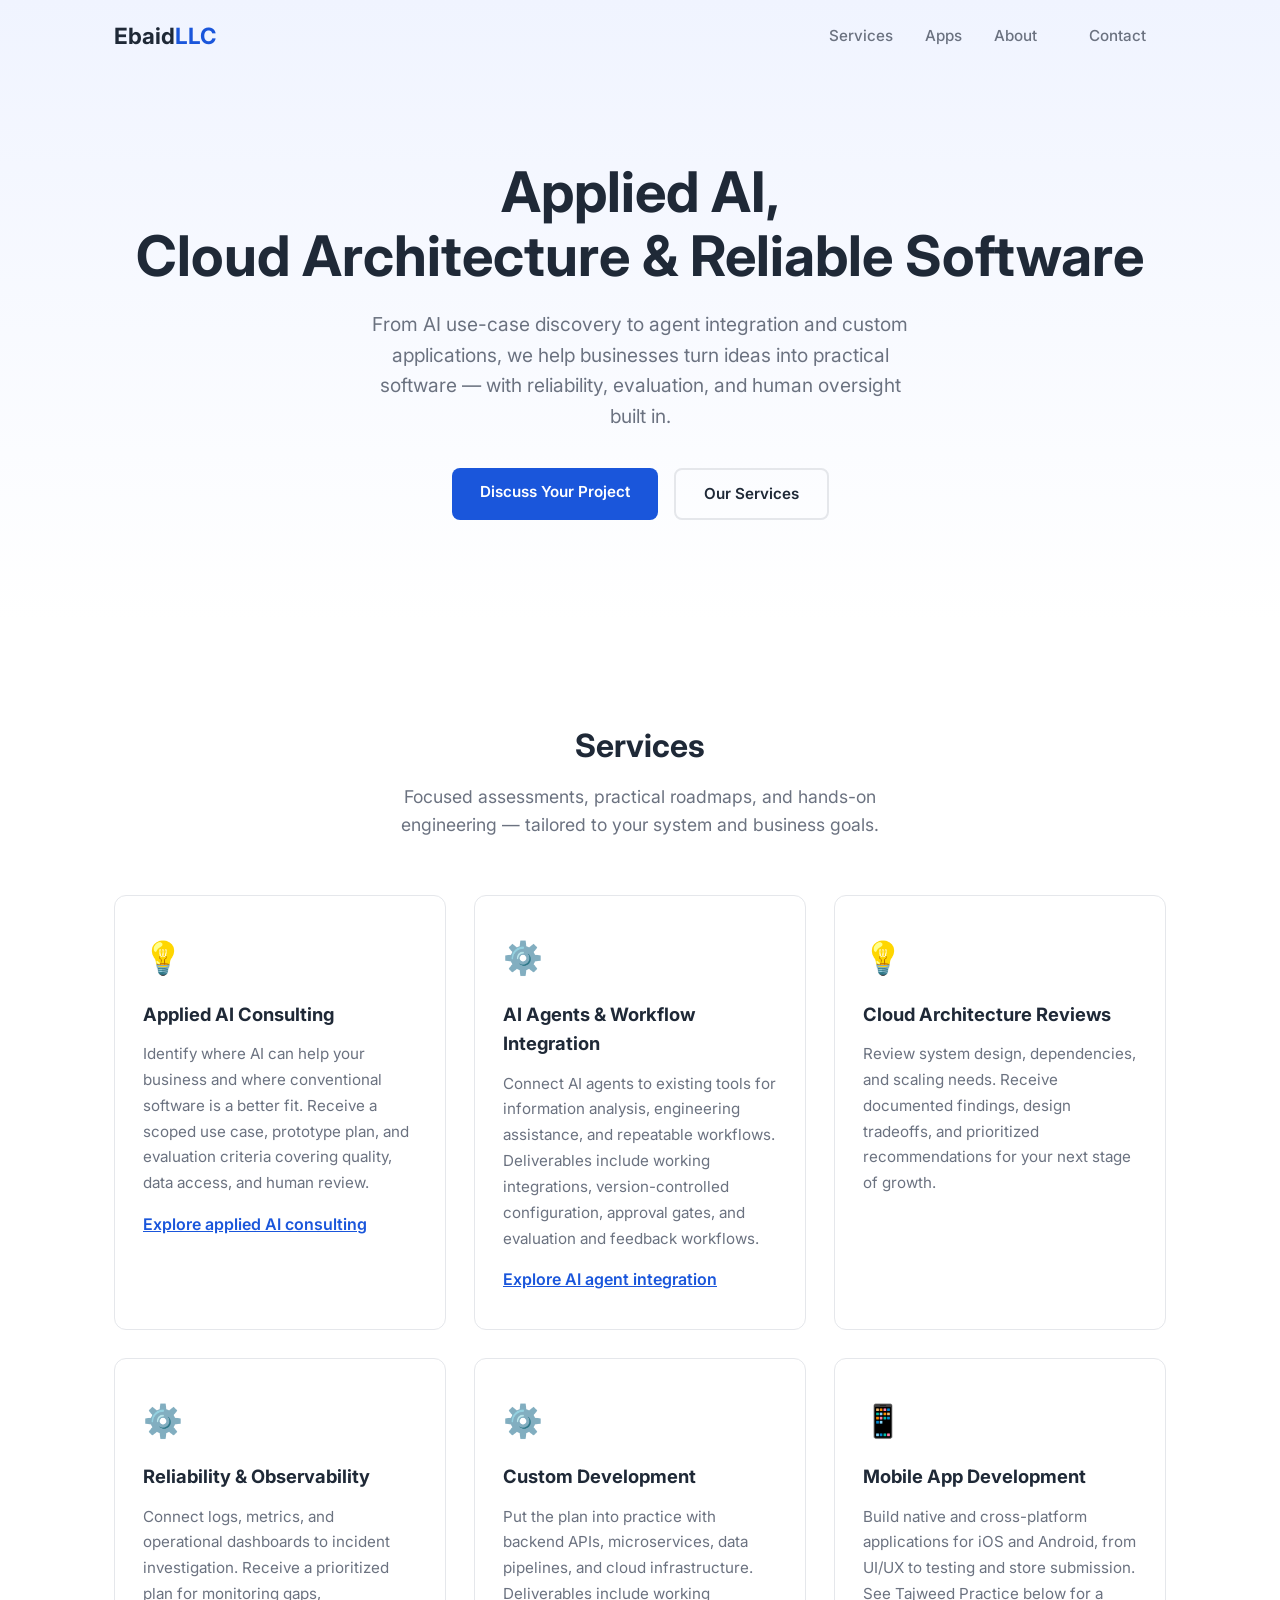
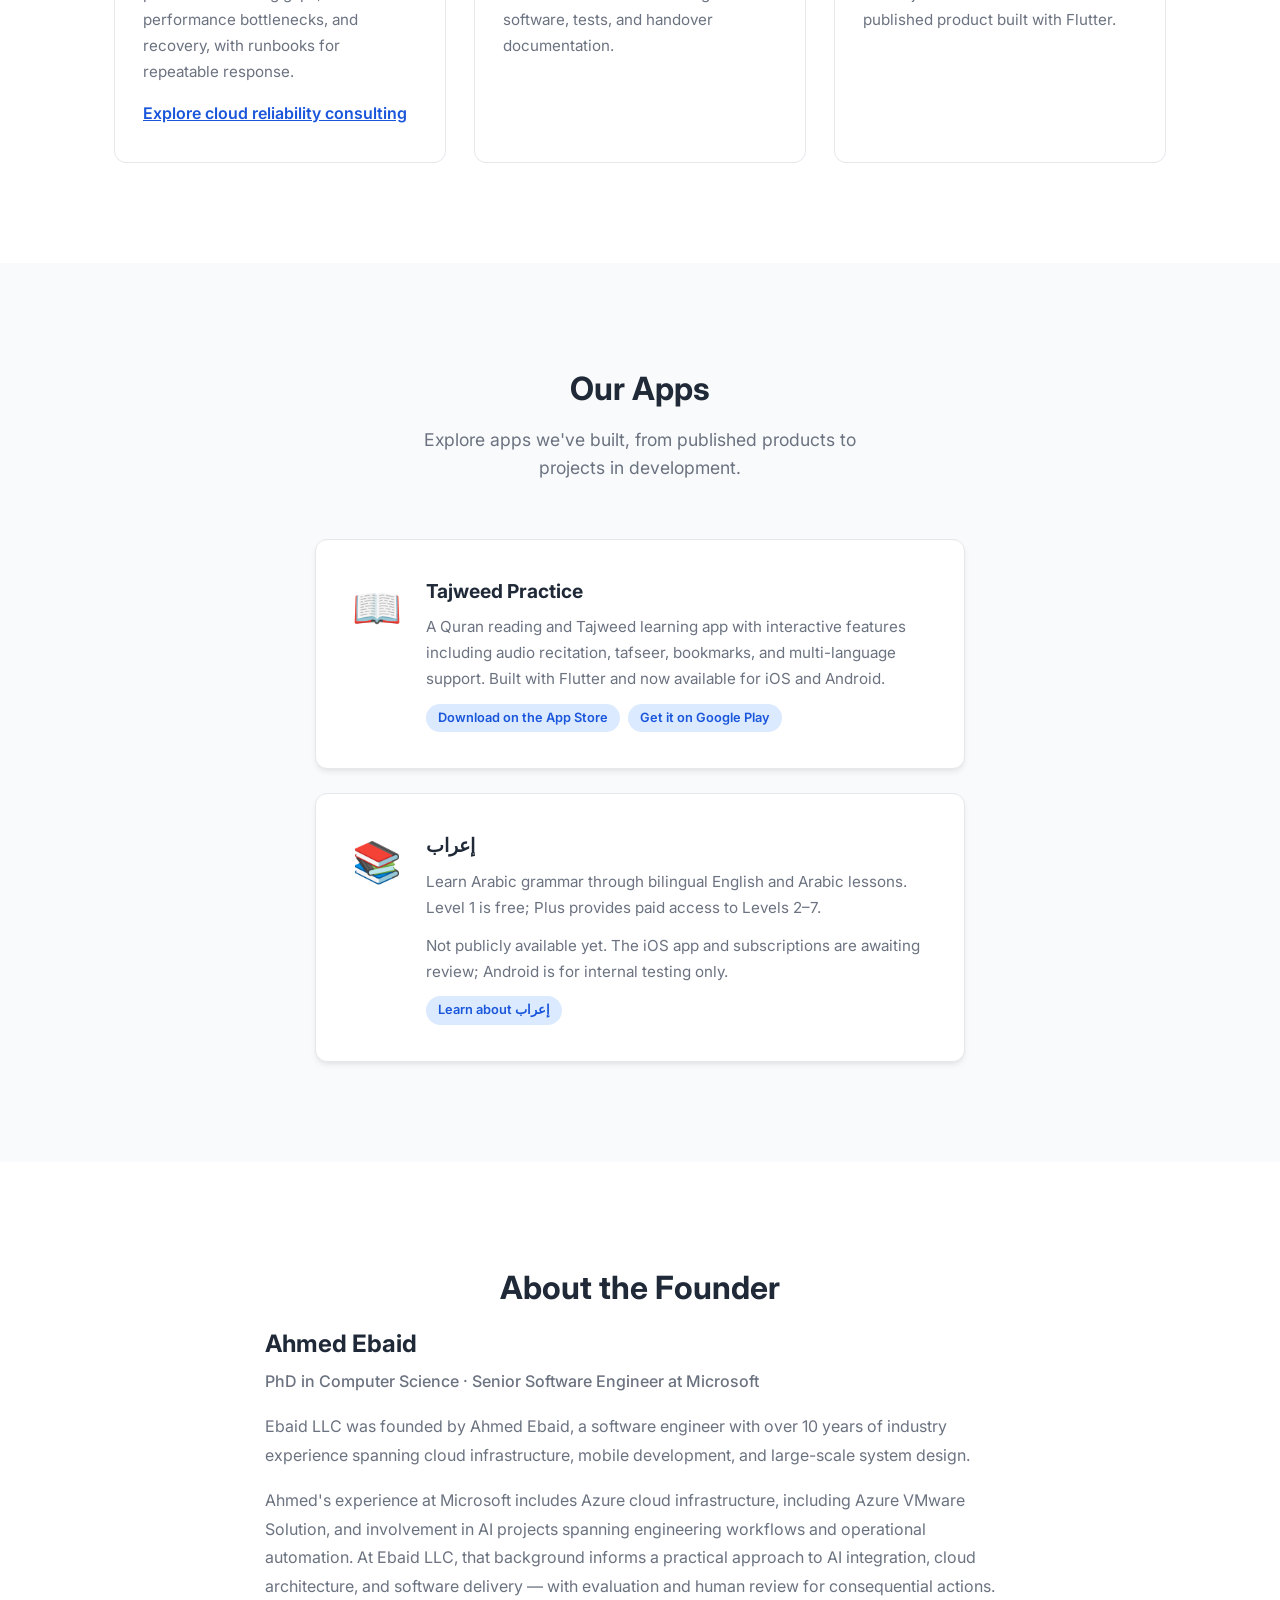
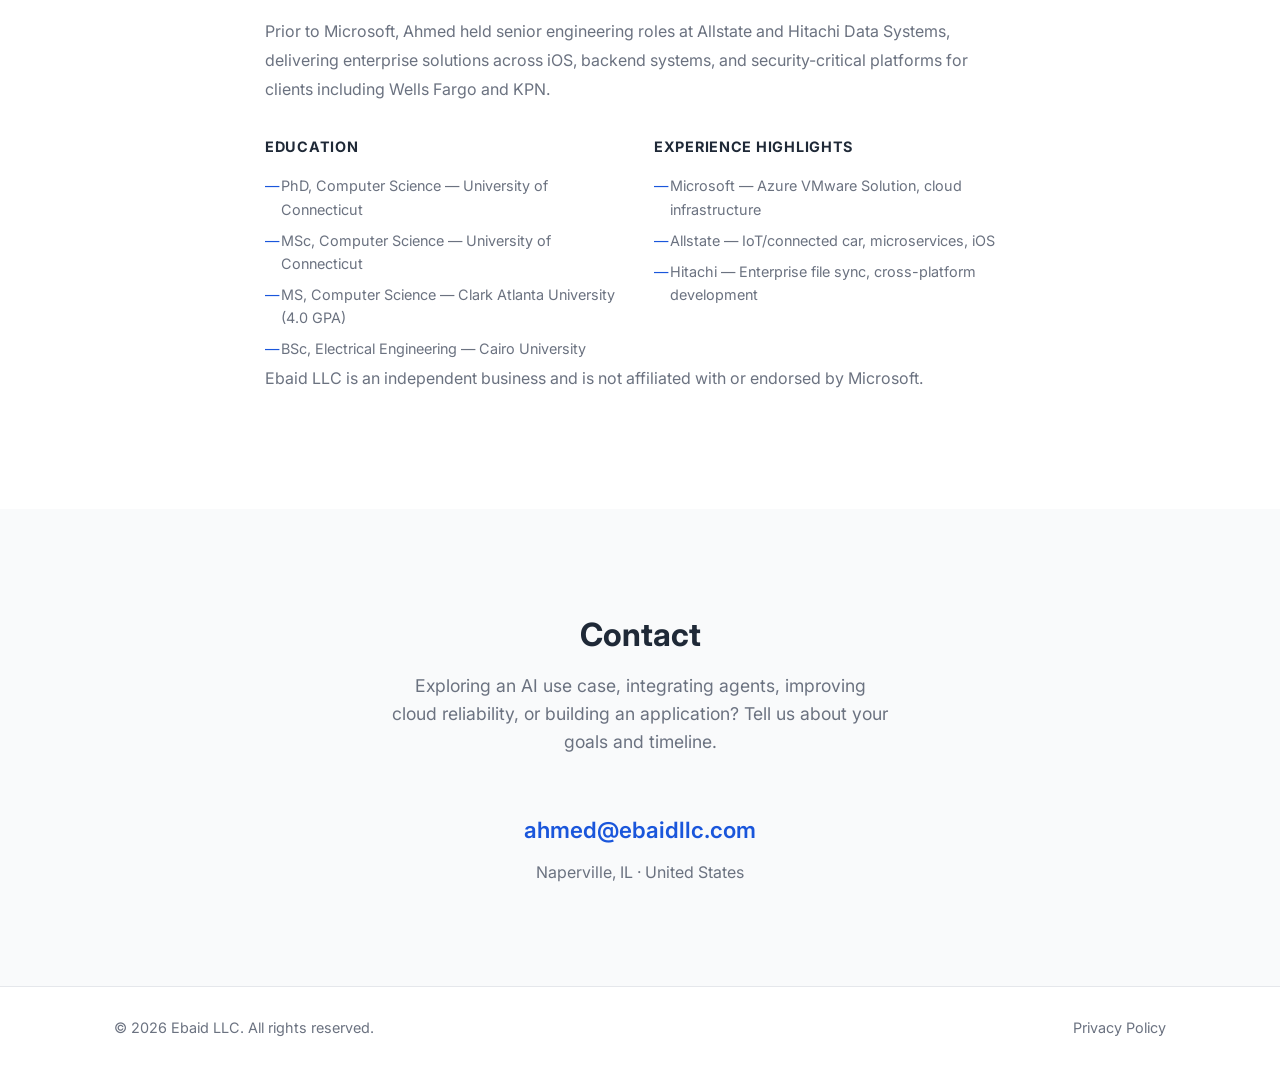
==== commit 5f1cf38f: "Add Arabic grammar app listing Co-authored-by: Copilot App <223556219+Copilot@users.noreply.github.c" ====
--- a/index.html
+++ b/index.html
@@ -109,7 +109,7 @@
     <section id="apps" class="section section-alt">
         <div class="container">
             <h2 class="section-title">Our Apps</h2>
-            <p class="section-sub">From concept to published product — explore an app we've built and shipped on iOS and Android.</p>
+            <p class="section-sub">Explore apps we've built, from published products to projects in development.</p>
             <div class="app-card">
                 <div class="app-icon">📖</div>
                 <div class="app-info">
@@ -118,6 +118,17 @@
                     <div class="app-badges">
                         <a href="https://apps.apple.com/app/id6794283460" class="app-badge">Download on the App Store</a>
                         <a href="https://play.google.com/store/apps/details?id=com.ebaidllc.tajweed_practice" class="app-badge">Get it on Google Play</a>
+                    </div>
+                </div>
+            </div>
+            <div class="app-card">
+                <div class="app-icon">📚</div>
+                <div class="app-info">
+                    <h3><span lang="ar" dir="rtl">إعراب</span></h3>
+                    <p>Learn Arabic grammar through bilingual English and Arabic lessons. Level 1 is free; Plus provides paid access to Levels 2–7.</p>
+                    <p>Not publicly available yet. The iOS app and subscriptions are awaiting review; Android is for internal testing only.</p>
+                    <div class="app-badges">
+                        <a href="https://ahmed-ebaid.github.io/arabic-grammar/" class="app-badge">Learn about <span lang="ar" dir="rtl">إعراب</span></a>
                     </div>
                 </div>
             </div>
--- a/style.css
+++ b/style.css
@@ -312,6 +312,10 @@
     box-shadow: var(--shadow);
 }
 
+.app-card + .app-card {
+    margin-top: 24px;
+}
+
 .app-icon {
     font-size: 2.5rem;
     flex-shrink: 0;
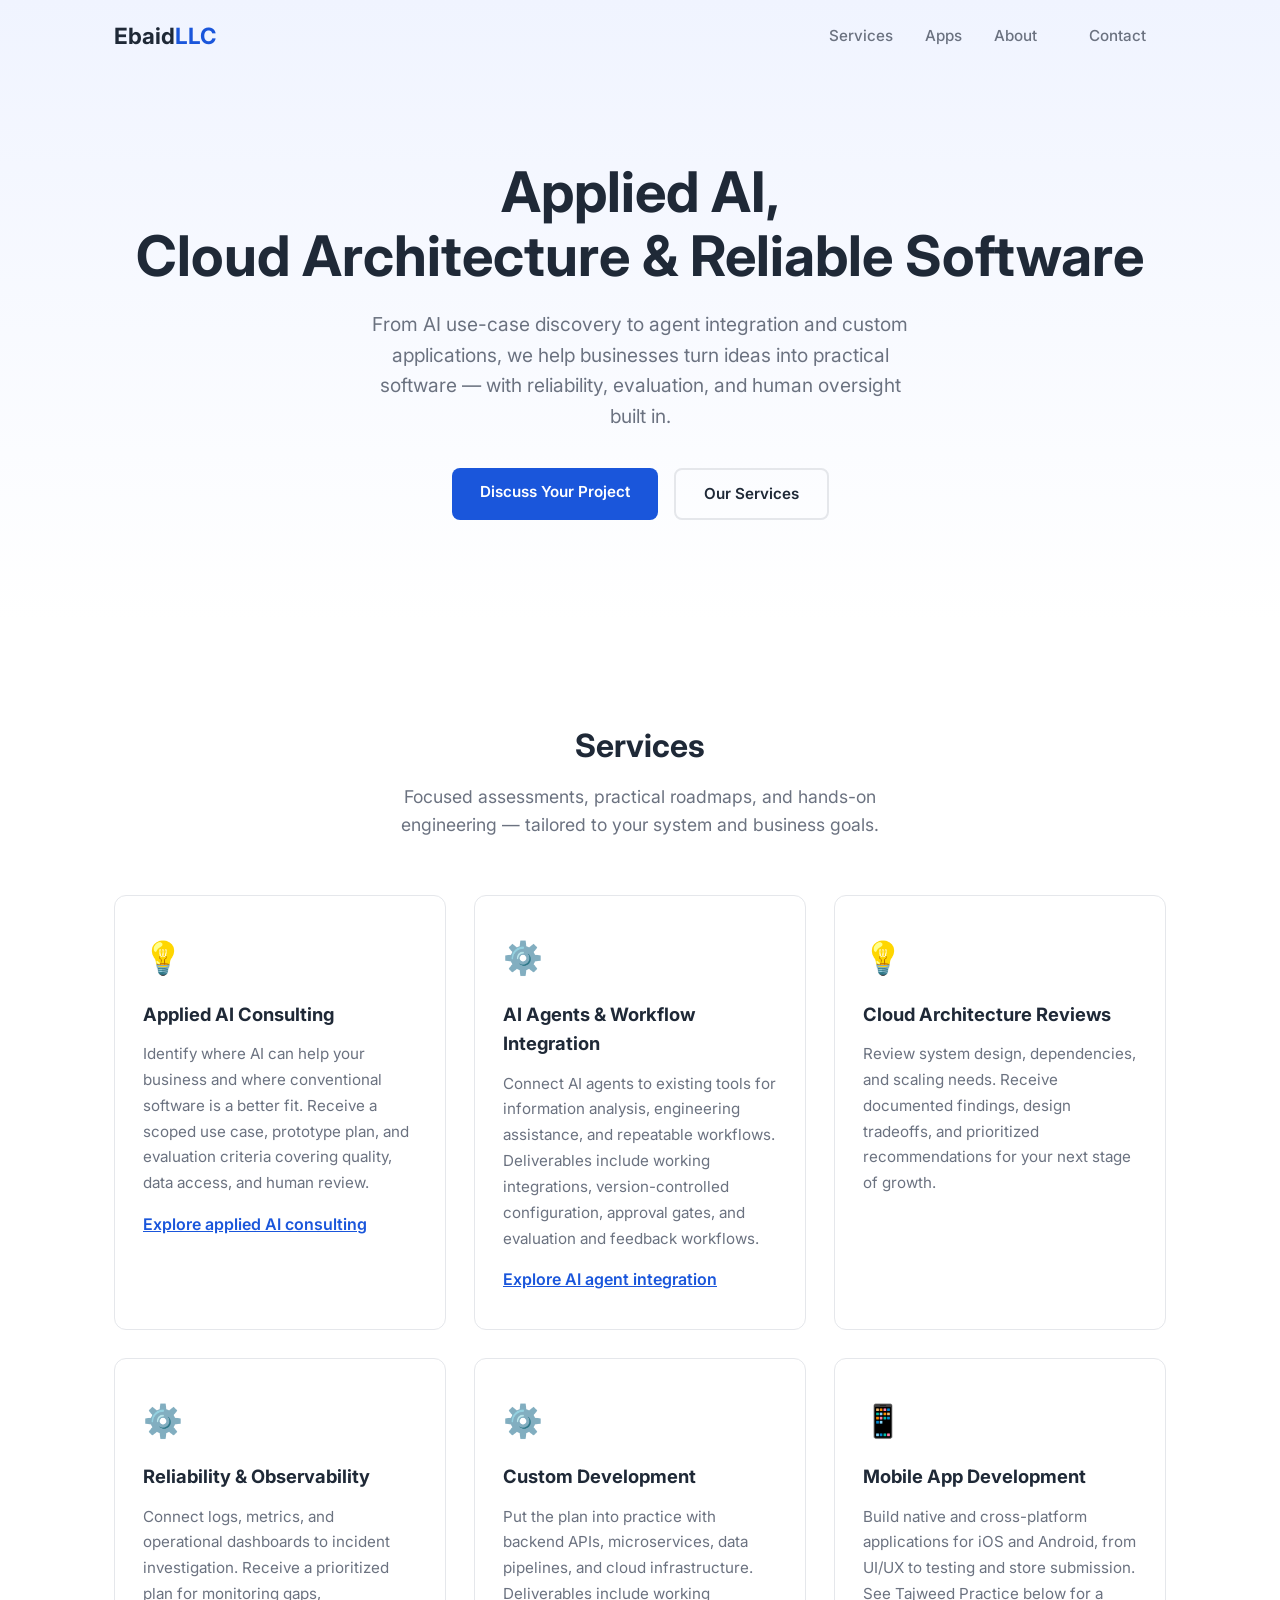
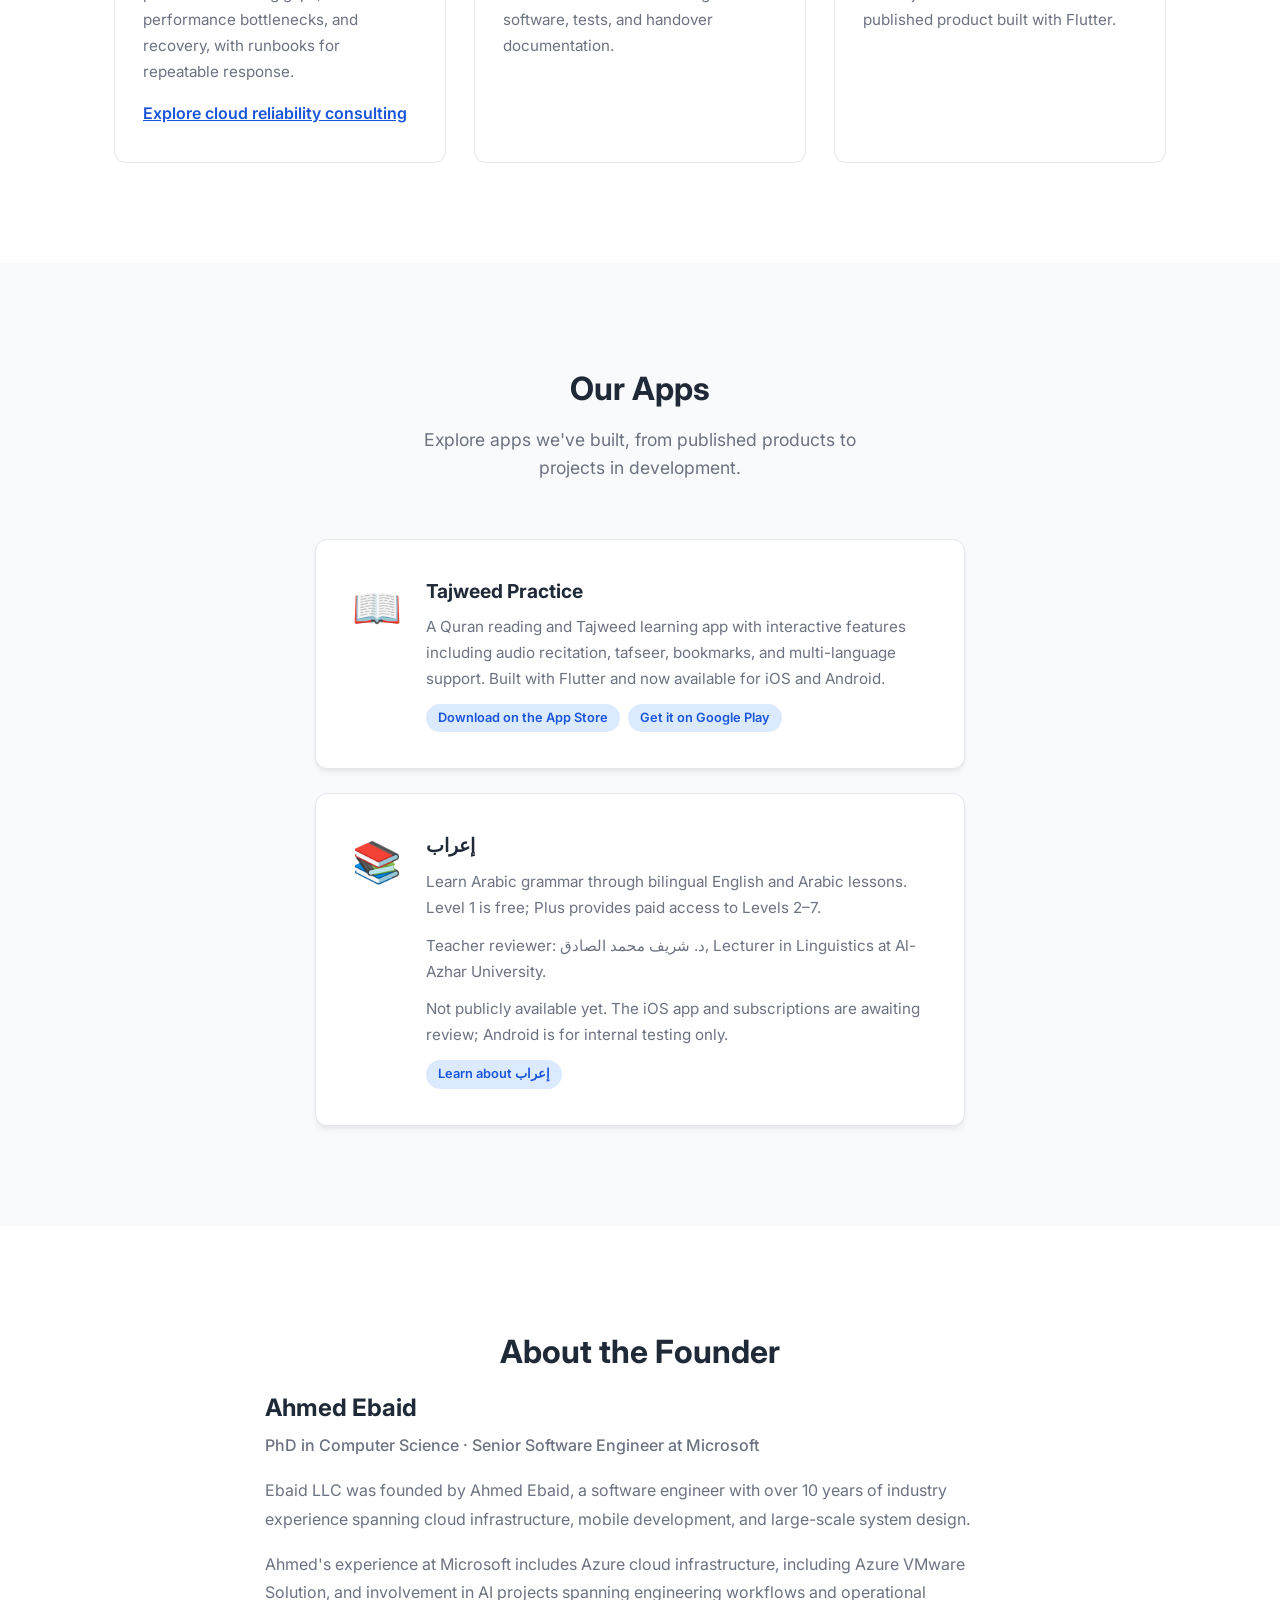
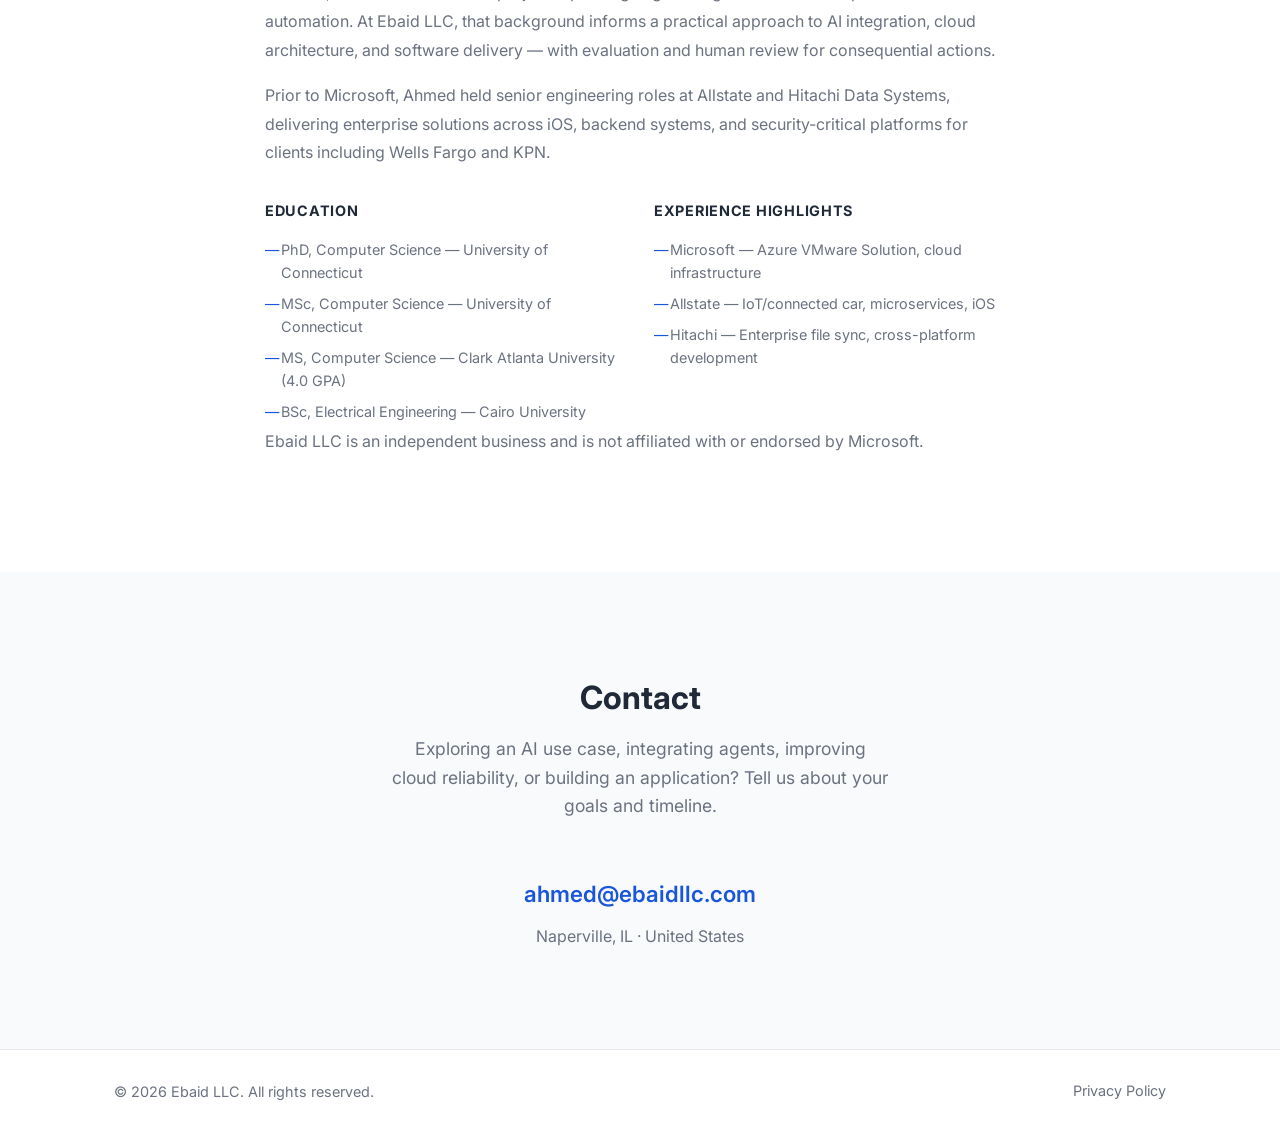
==== commit 0ba2278e: "Credit Arabic grammar teacher reviewer Co-authored-by: Copilot App <223556219+Copilot@users.noreply." ====
--- a/index.html
+++ b/index.html
@@ -126,6 +126,7 @@
                 <div class="app-info">
                     <h3><span lang="ar" dir="rtl">إعراب</span></h3>
                     <p>Learn Arabic grammar through bilingual English and Arabic lessons. Level 1 is free; Plus provides paid access to Levels 2–7.</p>
+                    <p>Teacher reviewer: <span lang="ar" dir="rtl">د. شريف محمد الصادق</span>, Lecturer in Linguistics at Al-Azhar University.</p>
                     <p>Not publicly available yet. The iOS app and subscriptions are awaiting review; Android is for internal testing only.</p>
                     <div class="app-badges">
                         <a href="https://ahmed-ebaid.github.io/arabic-grammar/" class="app-badge">Learn about <span lang="ar" dir="rtl">إعراب</span></a>
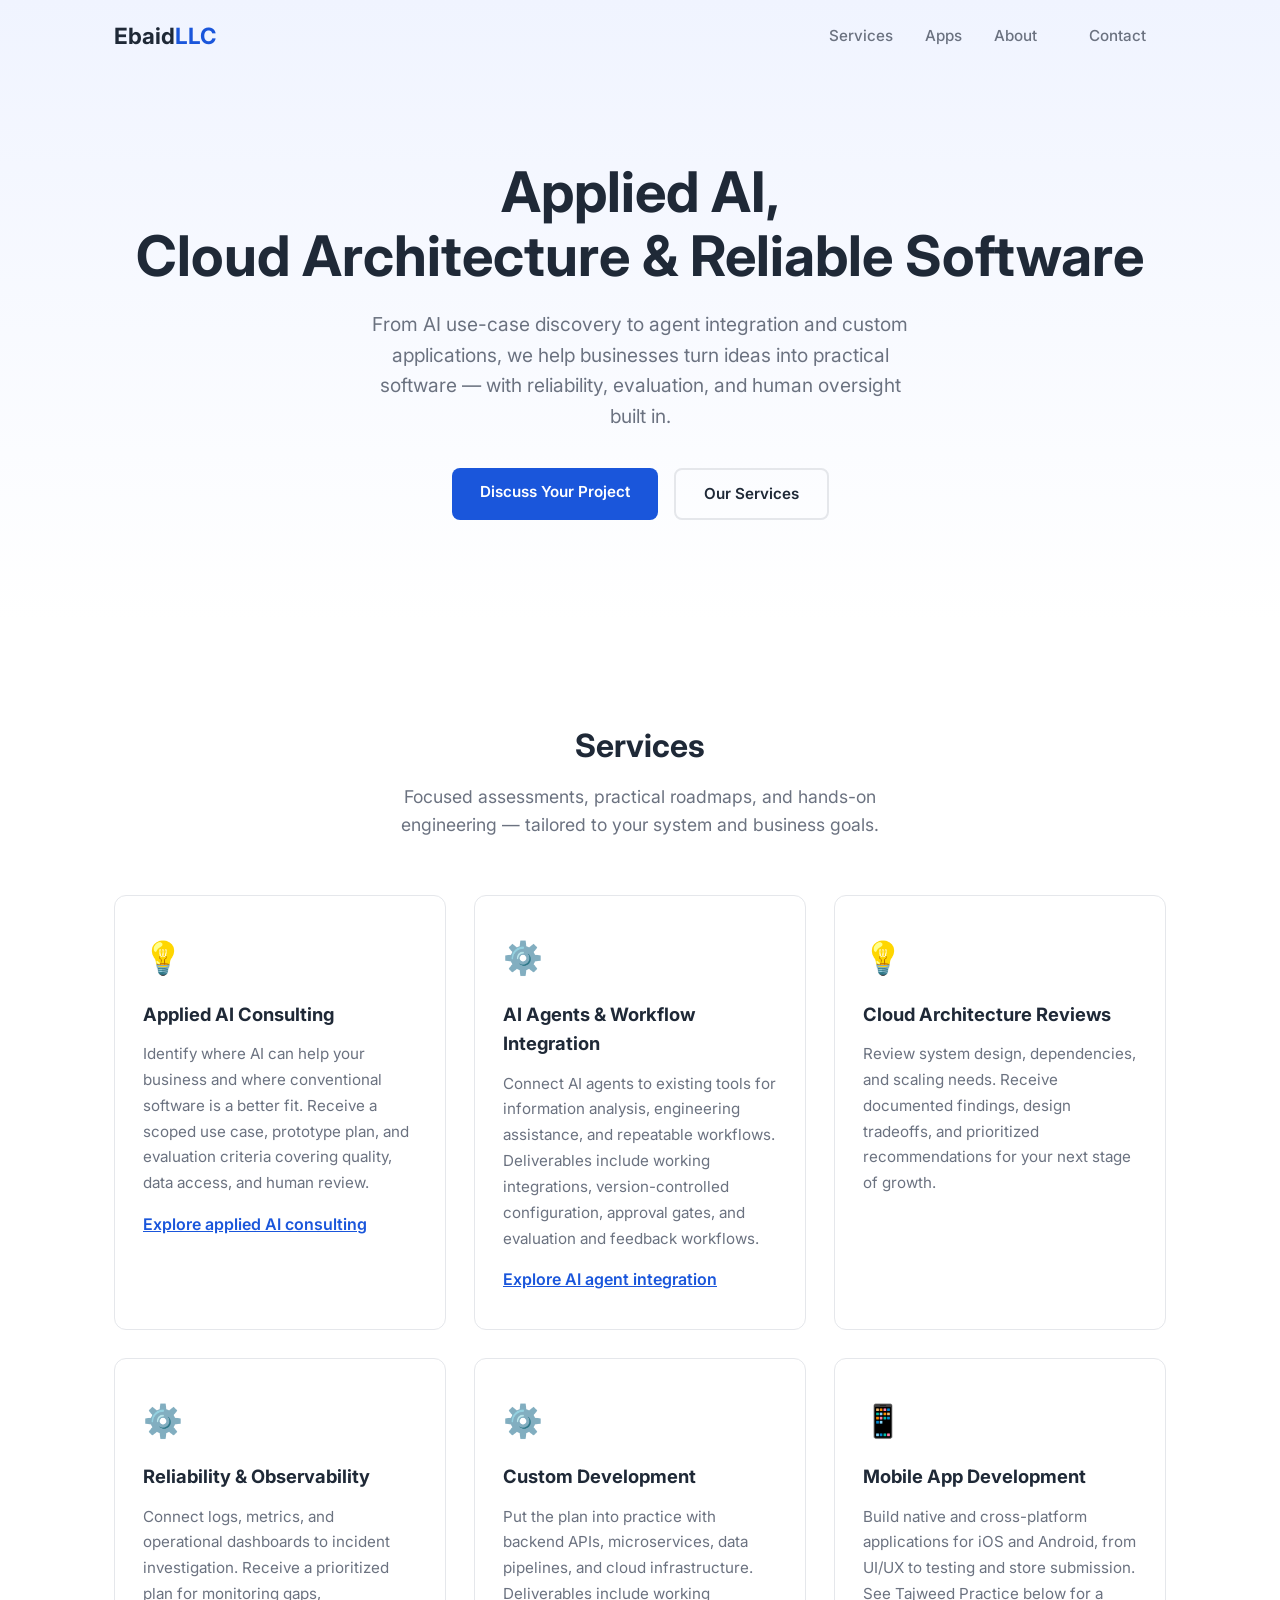
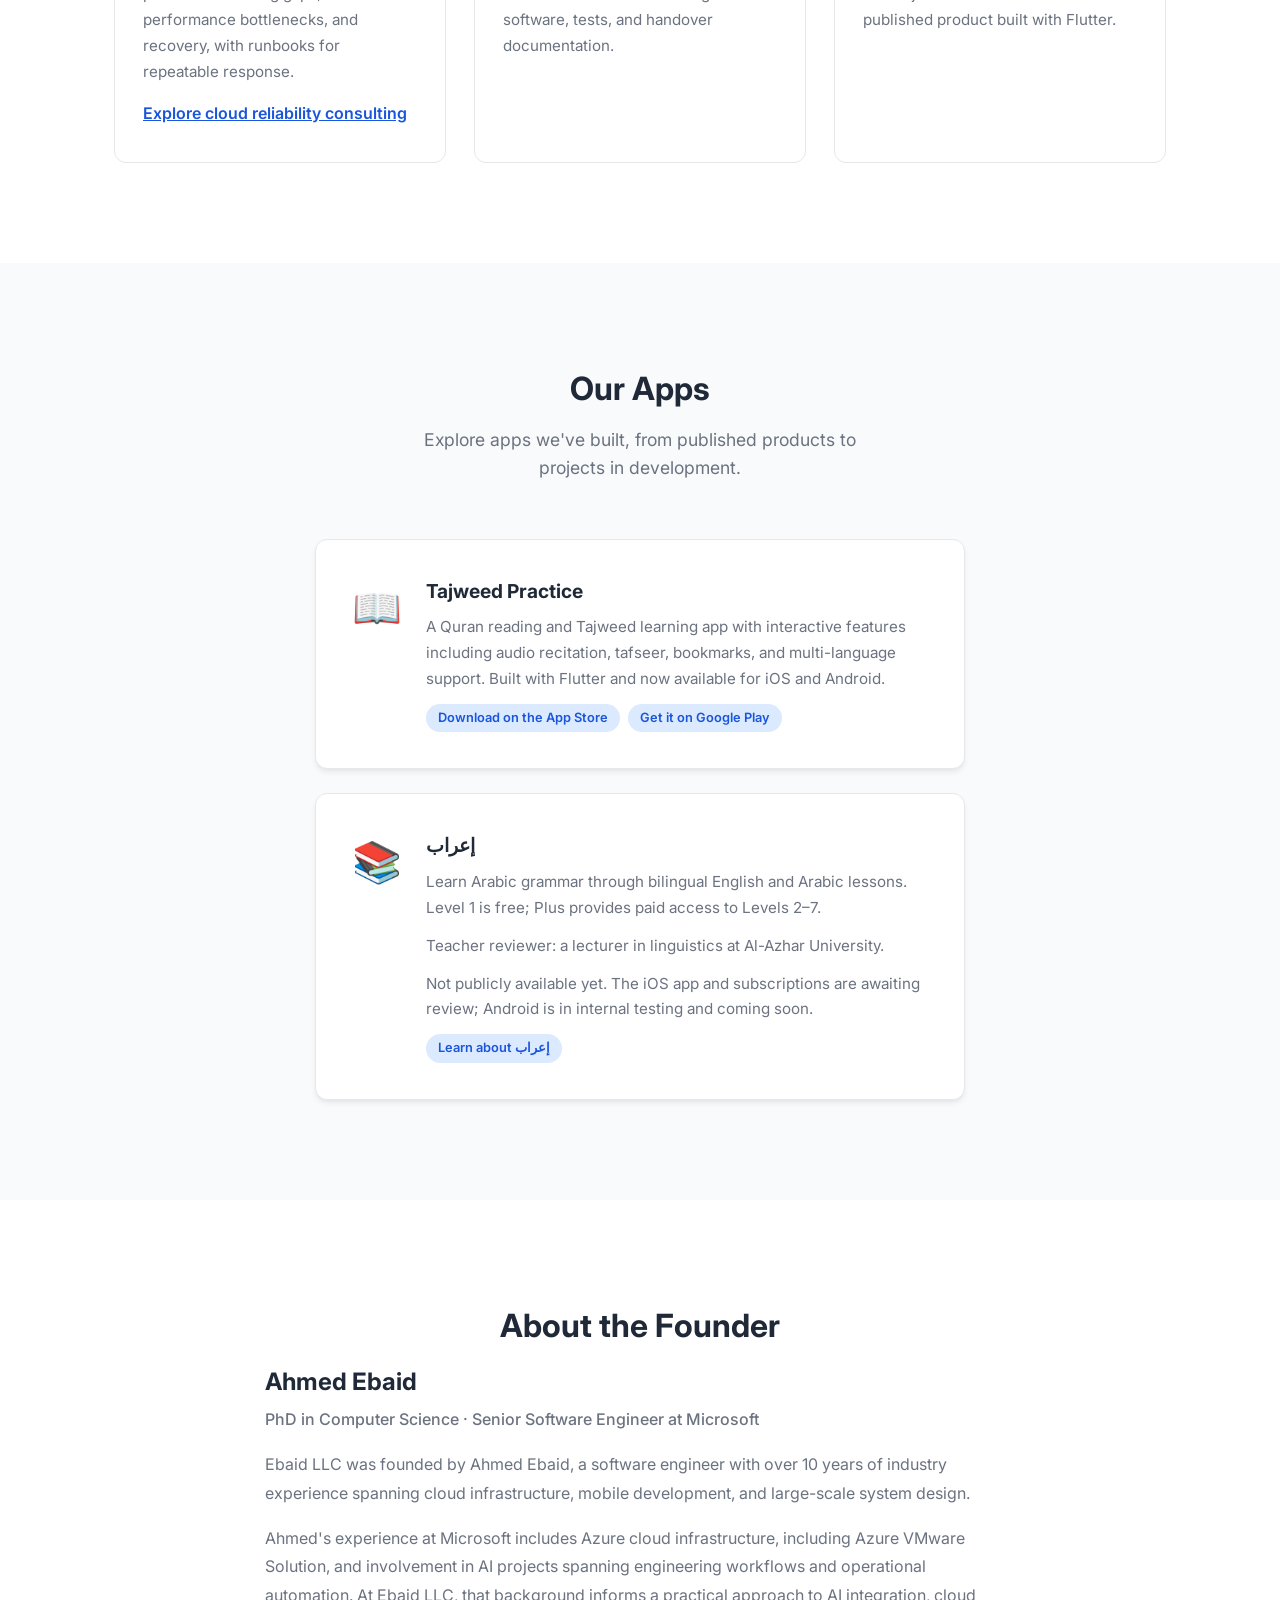
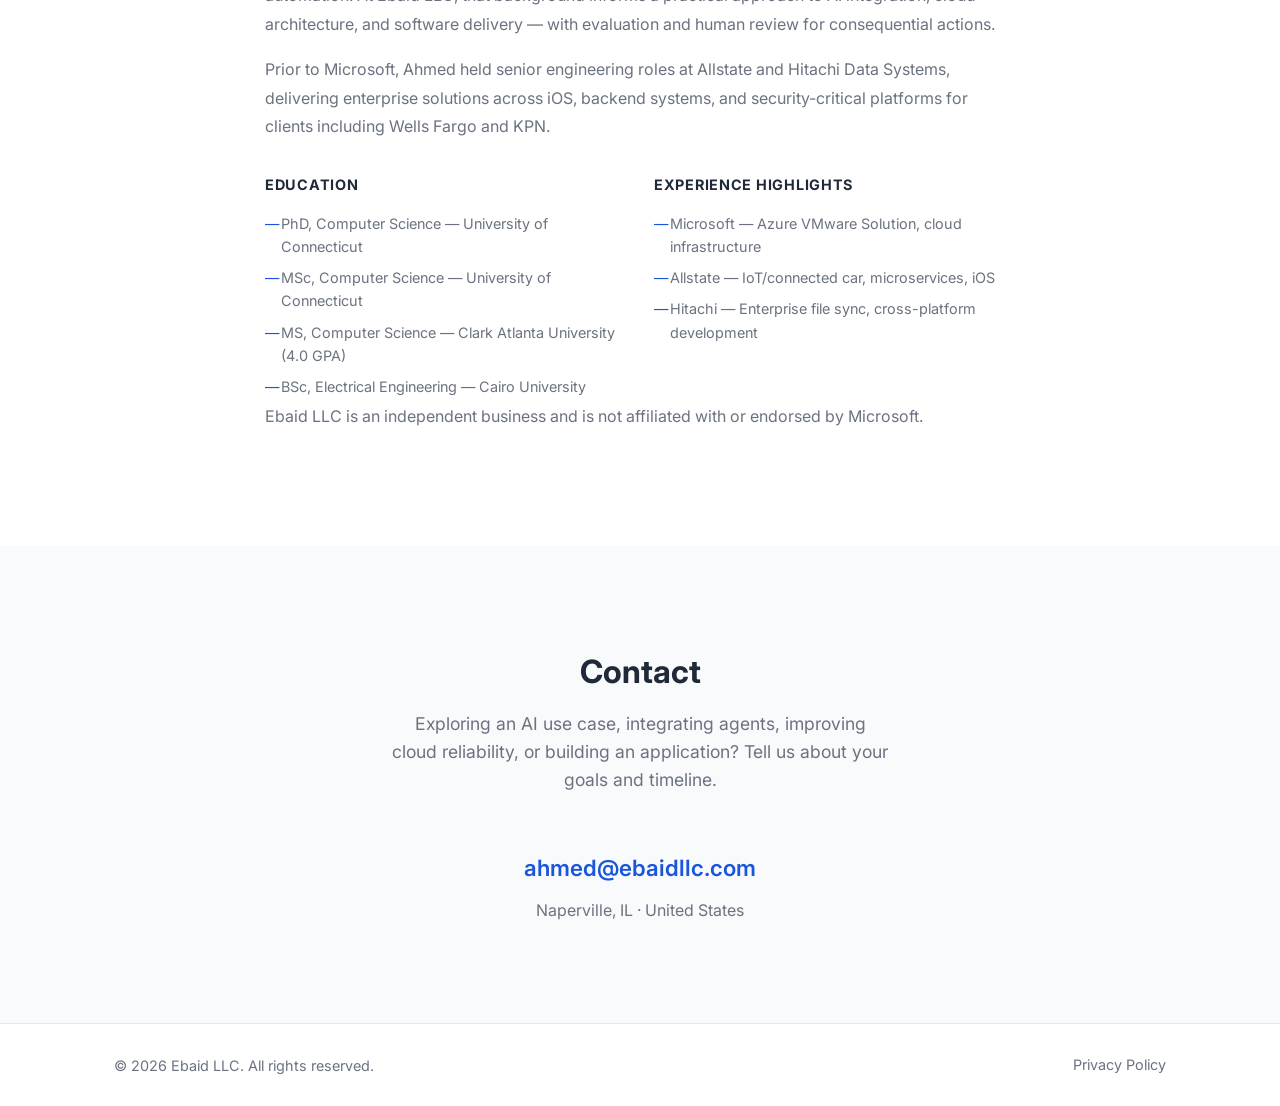
==== commit 5c27dc79: "Update reviewer and Android listing Co-authored-by: Copilot App <223556219+Copilot@users.noreply.git" ====
--- a/index.html
+++ b/index.html
@@ -126,8 +126,8 @@
                 <div class="app-info">
                     <h3><span lang="ar" dir="rtl">إعراب</span></h3>
                     <p>Learn Arabic grammar through bilingual English and Arabic lessons. Level 1 is free; Plus provides paid access to Levels 2–7.</p>
-                    <p>Teacher reviewer: <span lang="ar" dir="rtl">د. شريف محمد الصادق</span>, Lecturer in Linguistics at Al-Azhar University.</p>
-                    <p>Not publicly available yet. The iOS app and subscriptions are awaiting review; Android is for internal testing only.</p>
+                    <p>Teacher reviewer: a lecturer in linguistics at Al-Azhar University.</p>
+                    <p>Not publicly available yet. The iOS app and subscriptions are awaiting review; Android is in internal testing and coming soon.</p>
                     <div class="app-badges">
                         <a href="https://ahmed-ebaid.github.io/arabic-grammar/" class="app-badge">Learn about <span lang="ar" dir="rtl">إعراب</span></a>
                     </div>
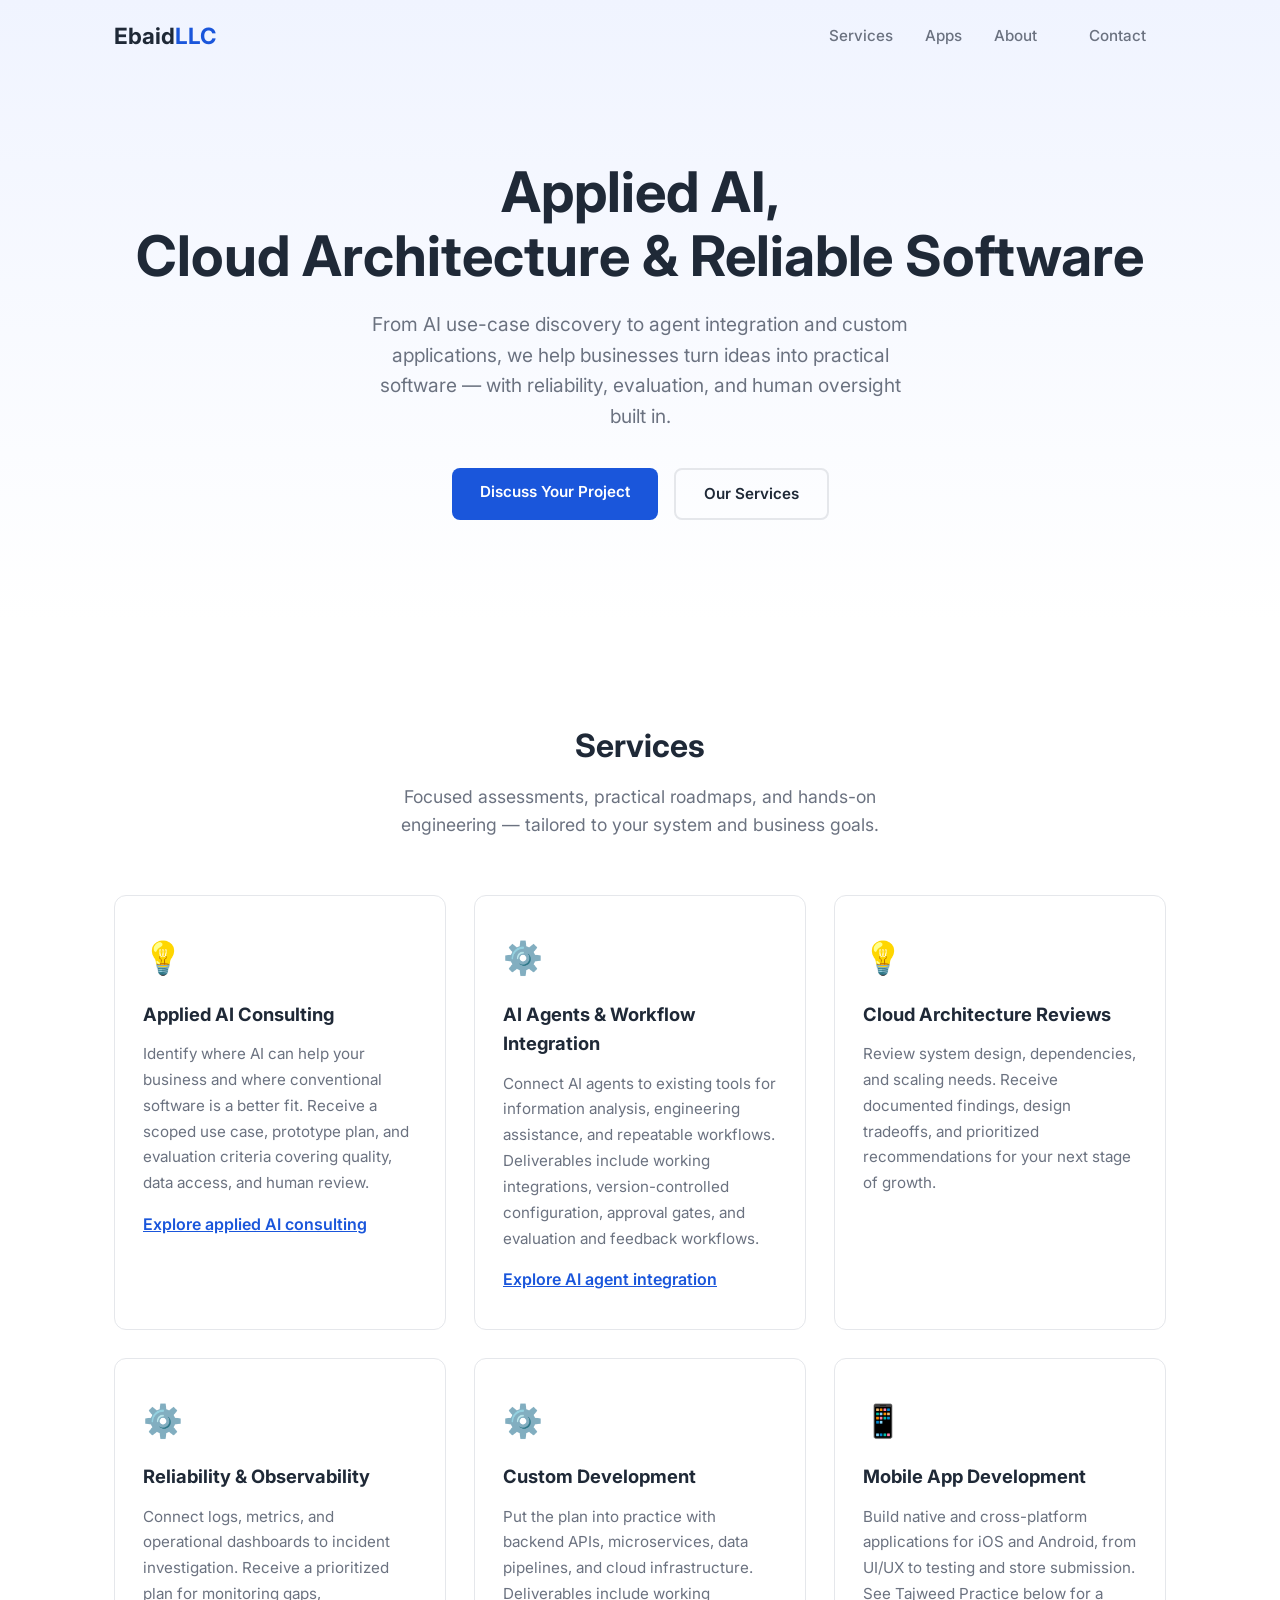
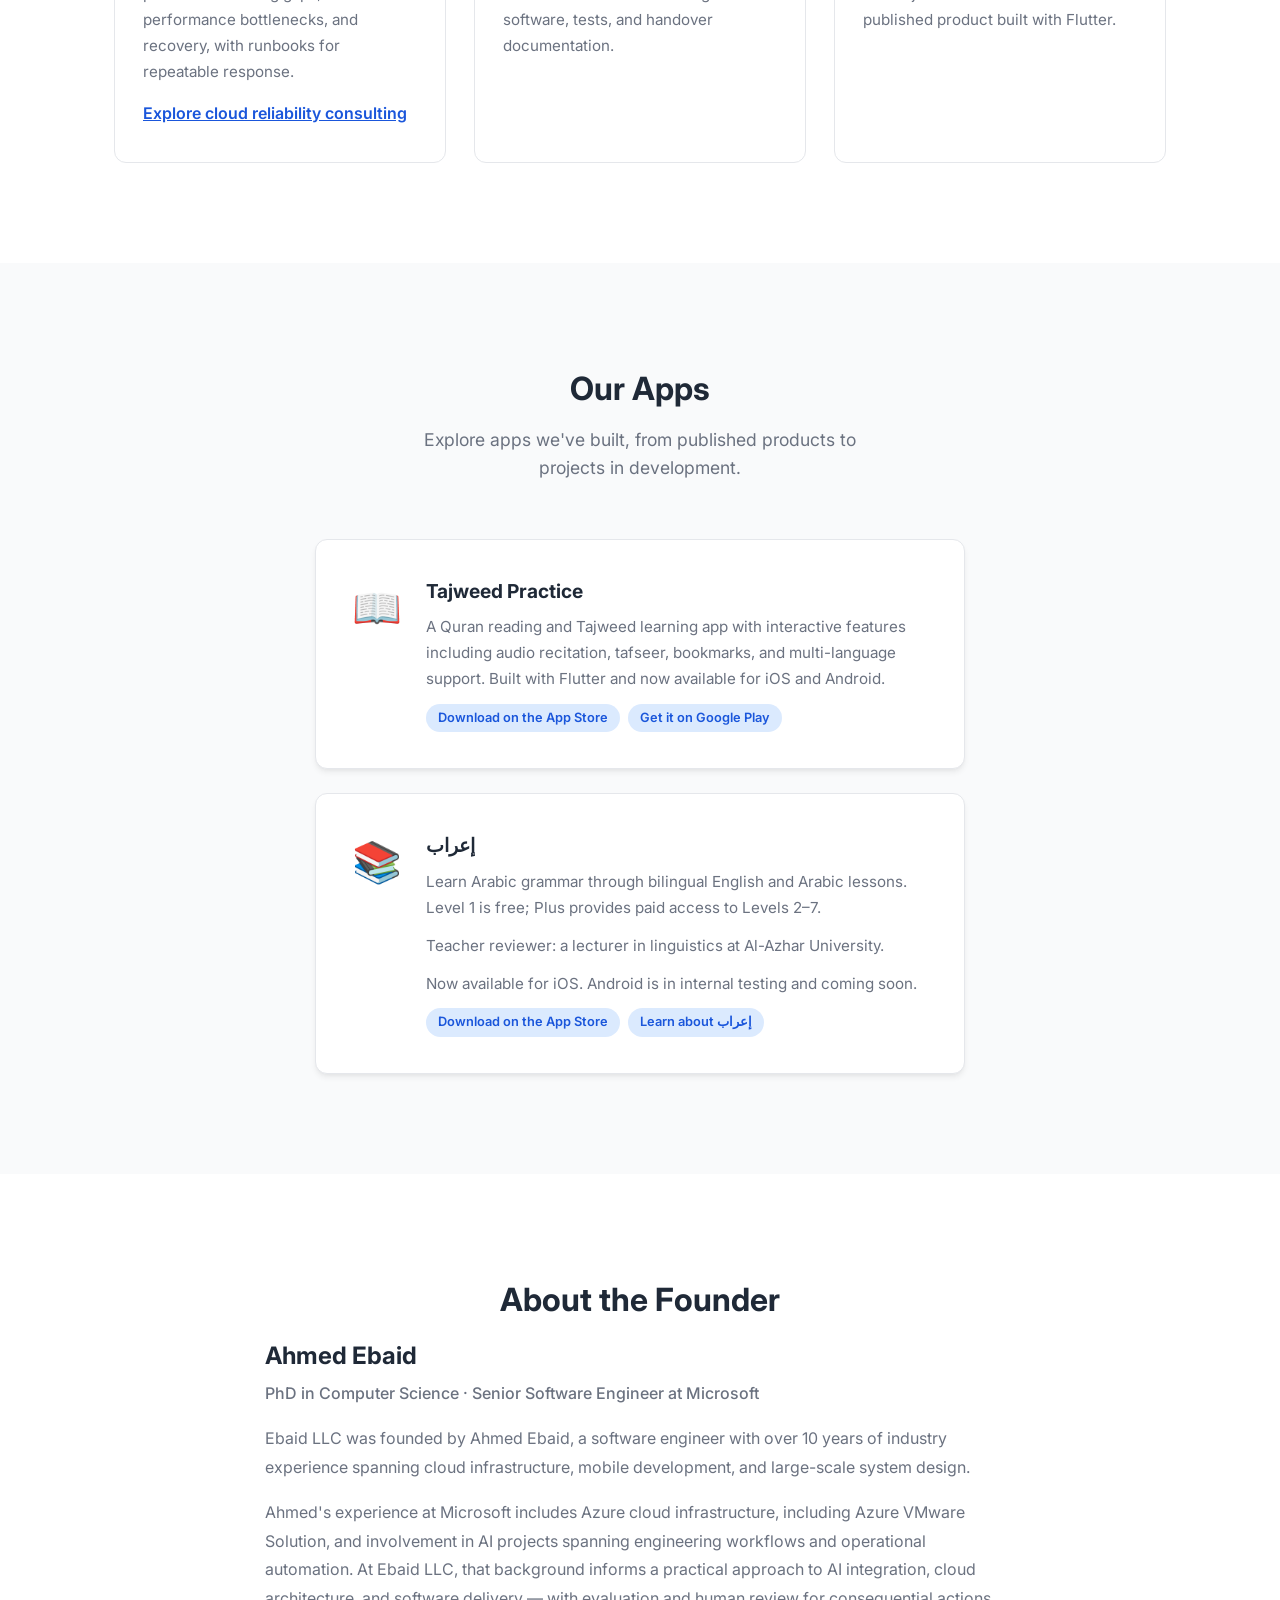
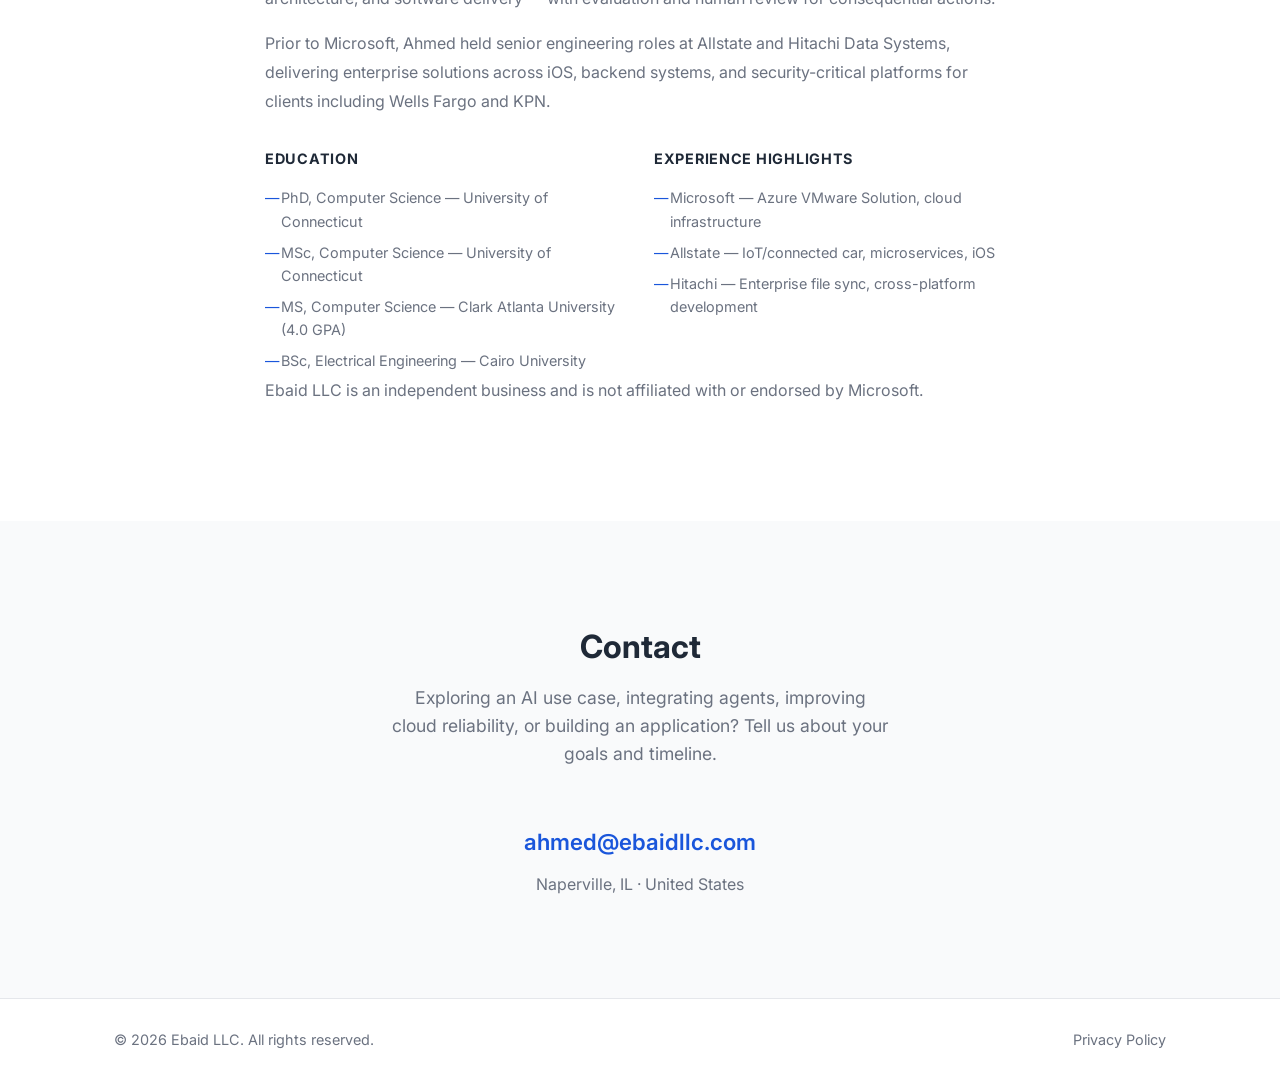
==== commit 5ed52135: "Mark Arabic grammar app available on iOS Co-authored-by: Copilot App <223556219+Copilot@users.norepl" ====
--- a/index.html
+++ b/index.html
@@ -127,8 +127,9 @@
                     <h3><span lang="ar" dir="rtl">إعراب</span></h3>
                     <p>Learn Arabic grammar through bilingual English and Arabic lessons. Level 1 is free; Plus provides paid access to Levels 2–7.</p>
                     <p>Teacher reviewer: a lecturer in linguistics at Al-Azhar University.</p>
-                    <p>Not publicly available yet. The iOS app and subscriptions are awaiting review; Android is in internal testing and coming soon.</p>
+                    <p>Now available for iOS. Android is in internal testing and coming soon.</p>
                     <div class="app-badges">
+                        <a href="https://apps.apple.com/us/app/%D8%A5%D8%B9%D8%B1%D8%A7%D8%A8/id6801695259" class="app-badge">Download on the App Store</a>
                         <a href="https://ahmed-ebaid.github.io/arabic-grammar/" class="app-badge">Learn about <span lang="ar" dir="rtl">إعراب</span></a>
                     </div>
                 </div>
